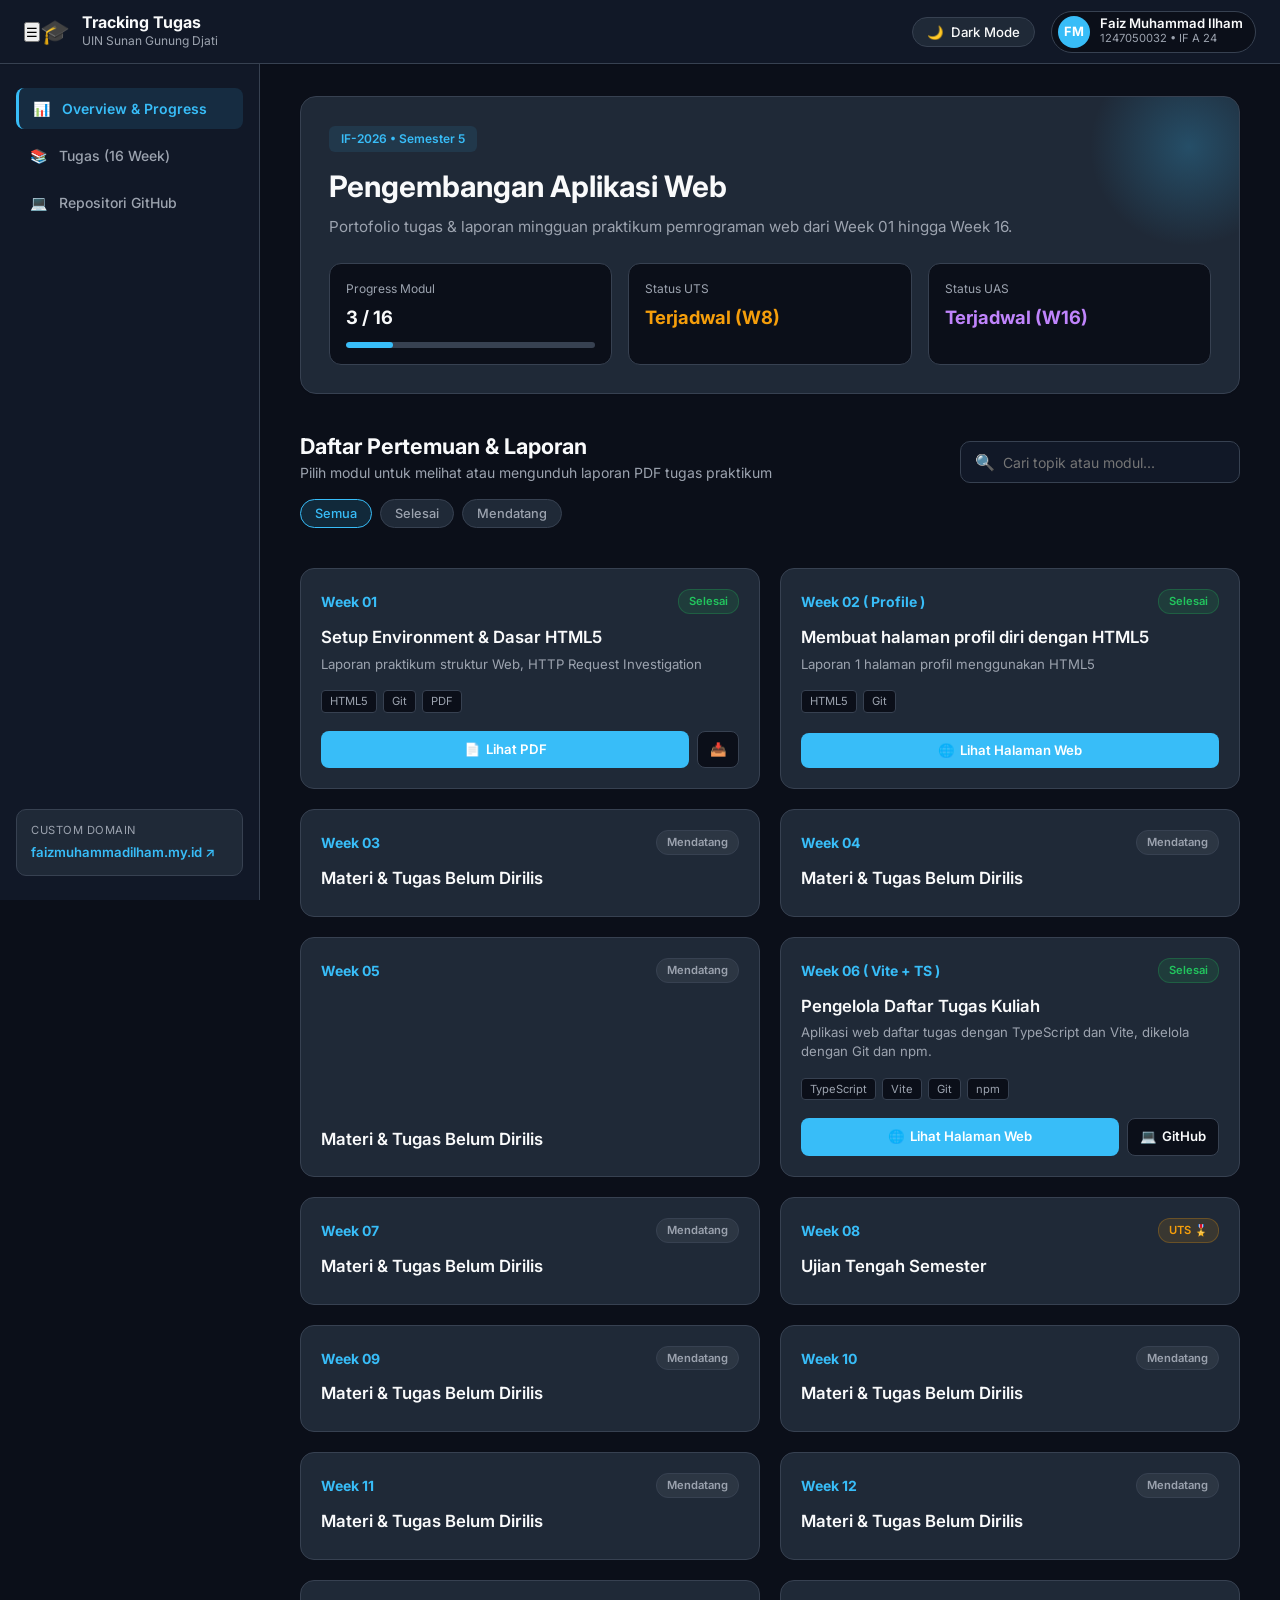
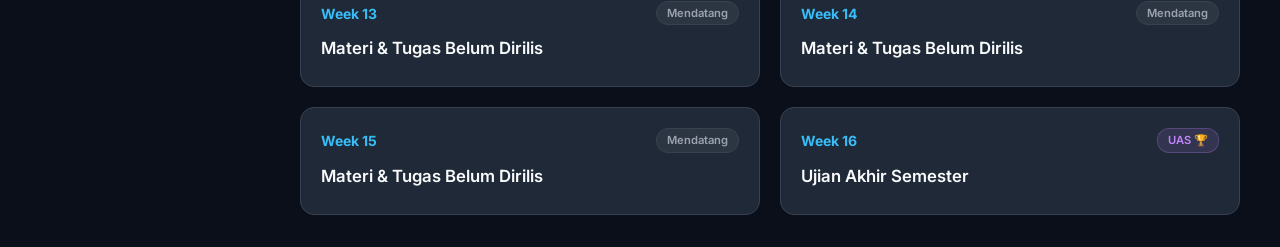
==== index.html @ 5d268ab6 "Rapihkan tampilan utama dan kartu week 06" ====
<!DOCTYPE html>
<html lang="id">
<head>
  <meta charset="UTF-8">
  <meta name="viewport" content="width=device-width, initial-scale=1.0">
  <title>Pengembangan Aplikasi Web - Faiz Muhammad Ilham</title>
  <link rel="stylesheet" href="css/style.css">
  <link rel="preconnect" href="https://fonts.googleapis.com">
  <link rel="preconnect" href="https://fonts.gstatic.com" crossorigin>
  <link href="https://fonts.googleapis.com/css2?family=Inter:wght@400;500;600;700&display=swap" rel="stylesheet">
</head>
<body>
  <div class="sidebar-overlay" id="sidebarOverlay" onclick="toggleSidebar()"></div>

  <!-- Top Navbar -->
  <header class="navbar">
    <div class="nav-left">
      <button class="mobile-toogle-btn" id="mobileMenuBtn" onclick="toogleSidebar()" aria-label="Buka Menu">
        <span class="hamburger-icon">☰</span>
      </button>

      <div class="brand-logo">
        <span class="logo-icon">🎓</span>
        <div class="logo-text">
          <span class="brand-title">Tracking Tugas</span>
          <span class="brand-subtitle">UIN Sunan Gunung Djati</span>
        </div>
      </div>
    </div>

    <div class="nav-right">
      <!-- Dark/Light Theme Toggle Switch -->
      <button id="themeToggle" class="theme-toggle-btn" onclick="toggleTheme()" aria-label="Toggle Mode Theme">
        <span class="theme-icon" id="themeIcon">🌙</span>
        <span class="theme-text" id="themeText">Dark Mode</span>
      </button>

      <!-- User Profile Badge -->
      <div class="user-pill">
        <div class="avatar">FM</div>
        <div class="user-meta">
          <span class="user-name">Faiz Muhammad Ilham</span>
          <span class="user-sub">1247050032 • IF A 24</span>
        </div>
      </div>
    </div>
  </header>

  <div class="lms-layout">
    <!-- Sidebar Navigation -->
    <aside class="sidebar">
      <nav class="sidebar-menu">
        <a href="#overview" class="menu-item active">
          <span class="menu-icon">📊</span> Overview & Progress
        </a>
        <a href="#tasks" class="menu-item">
          <span class="menu-icon">📚</span> Tugas (16 Week)
        </a>
        <a href="https://github.com/faizmmly/Pengembangan-Aplikasi-Web" target="_blank" rel="noopener noreferrer" class="menu-item">
          <span class="menu-icon">💻</span> Repositori GitHub
        </a>
      </nav>

      <div class="sidebar-footer">
        <div class="domain-card">
          <span class="domain-label">Custom Domain</span>
          <a href="https://faizmuhammadilham.my.id" target="_blank" rel="noopener noreferrer" class="domain-link">faizmuhammadilham.my.id ↗</a>
        </div>
      </div>
    </aside>

    <!-- Main Content Area -->
    <main class="main-content">
      
      <!-- Course Hero / Banner -->
      <section class="course-banner" id="overview">
        <div class="banner-badge">IF-2026 • Semester 5</div>
        <h1>Pengembangan Aplikasi Web</h1>
        <p class="course-desc">Portofolio tugas & laporan mingguan praktikum pemrograman web dari Week 01 hingga Week 16.</p>

        <!-- Stats Overview Cards -->
        <div class="stats-grid">
          <div class="stat-card">
            <span class="stat-title">Progress Modul</span>
            <span class="stat-value">1 / 16</span>
            <div class="progress-bar-bg">
              <div class="progress-bar-fill" style="width: 6.25%;"></div>
            </div>
          </div>
          <div class="stat-card">
            <span class="stat-title">Status UTS</span>
            <span class="stat-value text-amber" id="status-uts">Terjadwal (W8)</span>
          </div>
          <div class="stat-card">
            <span class="stat-title">Status UAS</span>
            <span class="stat-value text-purple" id="status-uas">Terjadwal (W16)</span>
          </div>
        </div>
      </section>

      <!-- Section Header Controls -->
      <section class="section-container" id="tasks">
        <div class="section-header">
          <div>
            <h2>Daftar Pertemuan & Laporan</h2>
            <p class="section-subtitle">Pilih modul untuk melihat atau mengunduh laporan PDF tugas praktikum</p>
          </div>
          <div class="search-box">
            <span class="search-icon">🔍</span>
            <input type="text" id="searchInput" placeholder="Cari topik atau modul..." onkeyup="filterWeeks()">
          </div>
            <div class="filter-container">
              <button class="filter-btn active" onclick="filterStatus('all', this)">Semua</button>
              <button class="filter-btn" onclick="filterStatus('completed', this)">Selesai</button>
              <button class="filter-btn" onclick="filterStatus('pending', this)">Mendatang</button>
            </div>
        </div>

        <!-- Grid Kartu Pertemuan LMS Style -->
        <div class="weeks-grid" id="weeksGrid">

          <!-- Week 01 (Aktif) -->
          <div class="card week-item">
            <div class="card-top">
              <span class="week-tag">Week 01</span>
              <span class="status-pill completed">Selesai</span>
            </div>
            <h3 class="card-title">Setup Environment & Dasar HTML5</h3>
            <p class="card-desc">Laporan praktikum struktur Web, HTTP Request Investigation</p>
            <div class="tech-tags">
              <span>HTML5</span>
              <span>Git</span>
              <span>PDF</span>
            </div>
            <div class="card-actions">
              <button class="btn btn-primary" onclick="openPdfModal('Tugas Week 01 - Web Request Investigation', 'week-01/Tugas 1 Pengembangan Aplikasi Web - 1247050032 - Faiz Muhammad Ilham - IF A 24.pdf')">
                <span>📄</span> Lihat PDF
              </button>
              <a href="week-01/Tugas 1 Pengembangan Aplikasi Web - 1247050032 - Faiz Muhammad Ilham - IF A 24.pdf" download class="btn btn-secondary" title="Unduh File">📥</a>
            </div>
          </div>

          <!-- Week 02 -->
          <div class="card week-item placeholder-card">
            <div class="card-top">
              <span class="week-tag">Week 02 ( Profile )</span>
              <span class="status-pill completed">Selesai</span>
            </div>
            <h3 class="card-title">Membuat halaman profil diri dengan HTML5</h3>
            <p class="card-desc">Laporan 1 halaman profil menggunakan HTML5</p>
            <div class="tech-tags">
              <span>HTML5</span>
              <span>Git</span>
            </div>
            <div class="card-actions">
              <a href="profile/" target="_blank" rel="noopener noreferrer" class="btn btn-primary" style="text-decoration: none; width: 100%; text-align: center;">
                <span>🌐</span> Lihat Halaman Web
              </a>
            </div>
          </div>

          <!-- Week 03 -->
          <div class="card week-item placeholder-card">
            <div class="card-top">
              <span class="week-tag">Week 03</span>
              <span class="status-pill pending">Mendatang</span>
            </div>
            <h3 class="card-title">Materi & Tugas Belum Dirilis</h3>
          </div>

          <!-- Week 04 -->
          <div class="card week-item placeholder-card">
            <div class="card-top">
              <span class="week-tag">Week 04</span>
              <span class="status-pill pending">Mendatang</span>
            </div>
            <h3 class="card-title">Materi & Tugas Belum Dirilis</h3>
          </div>

          <!-- Week 05 -->
          <div class="card week-item placeholder-card">
            <div class="card-top">
              <span class="week-tag">Week 05</span>
              <span class="status-pill pending">Mendatang</span>
            </div>
            <h3 class="card-title">Materi & Tugas Belum Dirilis</h3>
          </div>

          <!-- Week 06 -->
          <div class="card week-item">
            <div class="card-top">
              <span class="week-tag">Week 06 ( Vite + TS )</span>
              <span class="status-pill completed">Selesai</span>
            </div>
            <h3 class="card-title">Pengelola Daftar Tugas Kuliah</h3>
            <p class="card-desc">Aplikasi web daftar tugas dengan TypeScript dan Vite, dikelola dengan Git dan npm.</p>
            <div class="tech-tags">
              <span>TypeScript</span>
              <span>Vite</span>
              <span>Git</span>
              <span>npm</span>
            </div>
            <div class="card-actions">
              <a href="week-06/" class="btn btn-primary" style="text-decoration: none; width: 100%;">
                <span>🌐</span> Lihat Halaman Web
              </a>
              <a href="https://github.com/faizmmly/pengelola-daftar-tugas-kuliah" target="_blank" rel="noopener noreferrer" class="btn btn-secondary" style="text-decoration: none;">
                <span>💻</span> GitHub
              </a>
            </div>
          </div>

          <!-- Week 07 -->
          <div class="card week-item placeholder-card">
            <div class="card-top">
              <span class="week-tag">Week 07</span>
              <span class="status-pill pending">Mendatang</span>
            </div>
            <h3 class="card-title">Materi & Tugas Belum Dirilis</h3>
          </div>

          <!-- Week 08 (UTS) -->
          <div class="card week-item card-exam-uts placeholder-card">
            <div class="card-top">
              <span class="week-tag tag-uts">Week 08</span>
              <span class="status-pill exam-uts">UTS 🎖️</span>
            </div>
            <h3 class="card-title">Ujian Tengah Semester</h3>
          </div>

          <!-- Week 09 -->
          <div class="card week-item placeholder-card">
            <div class="card-top">
              <span class="week-tag">Week 09</span>
              <span class="status-pill pending">Mendatang</span>
            </div>
            <h3 class="card-title">Materi & Tugas Belum Dirilis</h3>
          </div>

          <!-- Week 10 -->
          <div class="card week-item placeholder-card">
            <div class="card-top">
              <span class="week-tag">Week 10</span>
              <span class="status-pill pending">Mendatang</span>
            </div>
            <h3 class="card-title">Materi & Tugas Belum Dirilis</h3>
          </div>

          <!-- Week 11 -->
          <div class="card week-item placeholder-card">
            <div class="card-top">
              <span class="week-tag">Week 11</span>
              <span class="status-pill pending">Mendatang</span>
            </div>
            <h3 class="card-title">Materi & Tugas Belum Dirilis</h3>
          </div>

          <!-- Week 12 -->
          <div class="card week-item placeholder-card">
            <div class="card-top">
              <span class="week-tag">Week 12</span>
              <span class="status-pill pending">Mendatang</span>
            </div>
            <h3 class="card-title">Materi & Tugas Belum Dirilis</h3>
          </div>

          <!-- Week 13 -->
          <div class="card week-item placeholder-card">
            <div class="card-top">
              <span class="week-tag">Week 13</span>
              <span class="status-pill pending">Mendatang</span>
            </div>
            <h3 class="card-title">Materi & Tugas Belum Dirilis</h3>
          </div>

          <!-- Week 14 -->
          <div class="card week-item placeholder-card">
            <div class="card-top">
              <span class="week-tag">Week 14</span>
              <span class="status-pill pending">Mendatang</span>
            </div>
            <h3 class="card-title">Materi & Tugas Belum Dirilis</h3>
          </div>

          <!-- Week 15 -->
          <div class="card week-item placeholder-card">
            <div class="card-top">
              <span class="week-tag">Week 15</span>
              <span class="status-pill pending">Mendatang</span>
            </div>
            <h3 class="card-title">Materi & Tugas Belum Dirilis</h3>
          </div>

          <!-- Week 16 (UAS) -->
          <div class="card week-item card-exam-uas placeholder-card">
            <div class="card-top">
              <span class="week-tag tag-uas">Week 16</span>
              <span class="status-pill exam-uas">UAS 🏆</span>
            </div>
            <h3 class="card-title">Ujian Akhir Semester</h3>
          </div>

        </div>
      </section>
    </main>
  </div>

  <!-- PDF Modal Viewer -->
  <div id="pdfModal" class="modal-overlay" aria-hidden="true">
    <div class="modal-card">
      <div class="modal-header">
        <div class="modal-title-wrap">
          <span class="modal-icon">📄</span>
          <h3 id="modalTitle">Judul Dokumen PDF</h3>
        </div>
        <button class="modal-close-btn" onclick="closePdfModal()" aria-label="Tutup Modal">&times;</button>
      </div>
      <div class="modal-body">
        <iframe id="pdfViewer" src="" frameborder="0" title="PDF Viewer"></iframe>
      </div>
    </div>
  </div>

  <!-- External JS File -->
  <script src="js/main.js?v=1.0.1"></script>
</body>
</html>
---- css/style.css ----
/* ==========================================================================
   CSS Variables & Theme Setup (Dark & Light Mode)
   ========================================================================== */
html {
  scroll-behavior: smooth;
}

:root {
  /* Dark Mode Default */
  --bg-body: #0b0f19;
  --bg-nav: #111827;
  --bg-sidebar: #111827;
  --bg-card: #1f2937;
  --bg-input: #111827;
  --text-main: #f9fafb;
  --text-muted: #9ca3af;
  --border-color: #374151;
  
  --accent-blue: #38bdf8;
  --accent-green: #22c55e;
  --accent-amber: #f59e0b;
  --accent-purple: #c084fc;
  
  --modal-overlay: rgba(3, 7, 18, 0.85);
  --shadow-sm: 0 1px 2px 0 rgba(0, 0, 0, 0.05);
  --shadow-md: 0 4px 6px -1px rgba(0, 0, 0, 0.3);
}

body.light-mode {
  /* Light Mode Overrides */
  --bg-body: #f8fafc;
  --bg-nav: #ffffff;
  --bg-sidebar: #ffffff;
  --bg-card: #ffffff;
  --bg-input: #f1f5f9;
  --text-main: #0f172a;
  --text-muted: #64748b;
  --border-color: #e2e8f0;
  
  --accent-blue: #0284c7;
  --modal-overlay: rgba(15, 23, 42, 0.5);
  --shadow-md: 0 4px 6px -1px rgba(0, 0, 0, 0.05);
}

* {
  box-sizing: border-box;
  margin: 0;
  padding: 0;
  font-family: 'Inter', -apple-system, BlinkMacSystemFont, sans-serif;
}

body {
  background-color: var(--bg-body);
  color: var(--text-main);
  line-height: 1.5;
  transition: background-color 0.25s ease, color 0.25s ease;
}

button:focus-visible,
a:focus-visible,
input:focus-visible {
  outline: 2px solid var(--accent-blue);
  outline-offset: 2px;
}

/* ==========================================================================
   Top Navigation Bar
   ========================================================================== */
.navbar {
  height: 64px;
  background-color: var(--bg-nav);
  border-bottom: 1px solid var(--border-color);
  display: flex;
  align-items: center;
  justify-content: space-between;
  padding: 0 24px;
  position: sticky;
  top: 0;
  z-index: 100;
  box-shadow: var(--shadow-sm);
}

.nav-left {
  display: flex;
  align-items: center;
}

.brand-logo {
  display: flex;
  align-items: center;
  gap: 12px;
}

.logo-icon {
  font-size: 1.5rem;
}

.logo-text {
  display: flex;
  flex-direction: column;
}

.brand-title {
  font-weight: 700;
  font-size: 1rem;
  color: var(--text-main);
  line-height: 1.2;
}

.brand-subtitle {
  font-size: 0.75rem;
  color: var(--text-muted);
}

.nav-right {
  display: flex;
  align-items: center;
  justify-content: flex-end;
  gap: 16px;
  margin-left: auto;
}

/* Modern Pill Button Toggle Dark Mode */
.theme-toggle-btn {
  display: inline-flex;
  align-items: center;
  justify-content: center;
  gap: 8px;
  background: var(--bg-card);
  border: 1px solid var(--border-color);
  color: var(--text-main);
  padding: 6px 14px;
  border-radius: 20px;
  cursor: pointer;
  font-size: 0.825rem;
  font-weight: 500;
  transition: all 0.2s ease;
  white-space: nowrap;
}

.theme-toggle-btn:hover {
  border-color: var(--accent-blue);
  background-color: rgba(56, 189, 248, 0.1);
  transform: translateY(-1px);
}

.user-pill {
  display: flex;
  align-items: center;
  gap: 10px;
  background: var(--bg-body);
  padding: 4px 12px 4px 6px;
  border-radius: 30px;
  border: 1px solid var(--border-color);
}

.avatar {
  width: 32px;
  height: 32px;
  background: var(--accent-blue);
  color: #ffffff;
  border-radius: 50%;
  display: flex;
  align-items: center;
  justify-content: center;
  font-weight: 700;
  font-size: 0.8rem;
}

.user-meta {
  display: flex;
  flex-direction: column;
}

.user-name {
  font-size: 0.825rem;
  font-weight: 600;
  color: var(--text-main);
  line-height: 1.1;
}

.user-sub {
  font-size: 0.7rem;
  color: var(--text-muted);
}

/* ==========================================================================
   LMS Layout & Sidebar
   ========================================================================== */
.lms-layout {
  display: flex;
  min-height: calc(100vh - 64px);
}

.sidebar {
  width: 260px;
  background-color: var(--bg-sidebar);
  border-right: 1px solid var(--border-color);
  padding: 24px 16px;
  display: flex;
  flex-direction: column;
  justify-content: space-between;
  position: sticky;
  top: 64px;
  height: calc(100vh - 64px);
}

.sidebar-menu {
  display: flex;
  flex-direction: column;
  gap: 6px;
}

.menu-item {
  display: flex;
  align-items: center;
  gap: 12px;
  padding: 10px 14px;
  border-radius: 8px;
  color: var(--text-muted);
  text-decoration: none;
  font-size: 0.875rem;
  font-weight: 500;
  transition: all 0.2s cubic-bezier(0.4, 0, 0.2, 1);
  cursor: pointer;
  position: relative;
}

.menu-item:hover {
  background-color: var(--bg-card);
  color: var(--accent-blue);
  transform: translateX(4px);
}

.menu-item.active {
  background-color: rgba(56, 189, 248, 0.12);
  color: var(--accent-blue);
  font-weight: 600;
  border-left: 3px solid var(--accent-blue);
}

.menu-item.active:hover {
  transform: none;
}

.domain-card {
  background: var(--bg-card);
  border: 1px solid var(--border-color);
  padding: 12px 14px;
  border-radius: 10px;
  display: flex;
  flex-direction: column;
  gap: 4px;
}

.domain-label {
  font-size: 0.7rem;
  color: var(--text-muted);
  text-transform: uppercase;
  letter-spacing: 0.5px;
}

.domain-link {
  color: var(--accent-blue);
  text-decoration: none;
  font-size: 0.825rem;
  font-weight: 600;
}

/* ==========================================================================
   Main Content Area
   ========================================================================== */
.main-content {
  flex: 1;
  padding: 32px 40px;
  max-width: none;
}

.main-content .section-container { 
  max-width: 1200px; 
}

.course-banner {
  background: var(--bg-card);
  border: 1px solid var(--border-color);
  border-radius: 16px;
  padding: 28px;
  margin-bottom: 36px;
  box-shadow: var(--shadow-sm);
  position: relative;
  overflow: hidden;
}

.course-banner::before {
  content: '';
  position: absolute;
  top: -50px;
  right: -50px;
  width: 200px;
  height: 200px;
  background: radial-gradient(circle, rgba(56, 189, 248, 0.25) 0%, rgba(0,0,0,0) 70%);
  border-radius: 50%;
  pointer-events: none;
}

.banner-badge {
  display: inline-block;
  background: rgba(56, 189, 248, 0.1);
  color: var(--accent-blue);
  padding: 4px 12px;
  border-radius: 6px;
  font-size: 0.75rem;
  font-weight: 600;
  margin-bottom: 12px;
}

.course-banner h1 {
  font-size: 1.85rem;
  font-weight: 700;
  margin-bottom: 8px;
}

.course-desc {
  color: var(--text-muted);
  font-size: 0.95rem;
  margin-bottom: 24px;
}

.stats-grid {
  display: grid;
  grid-template-columns: repeat(auto-fit, minmax(200px, 1fr));
  gap: 16px;
}

.stat-card {
  background: var(--bg-body);
  border: 1px solid var(--border-color);
  padding: 16px;
  border-radius: 12px;
  display: flex;
  flex-direction: column;
  gap: 6px;
}

.stat-title {
  font-size: 0.75rem;
  color: var(--text-muted);
}

.stat-value {
  font-size: 1.15rem;
  font-weight: 700;
}

.progress-bar-bg {
  height: 6px;
  background: var(--border-color);
  border-radius: 10px;
  overflow: hidden;
  margin-top: 4px;
}

.progress-bar-fill {
  height: 100%;
  background: var(--accent-blue);
  border-radius: 10px;
}

.text-amber { color: var(--accent-amber); }
.text-purple { color: var(--accent-purple); }

/* ==========================================================================
   Section Header & Search
   ========================================================================== */
.section-header {
  display: flex;
  justify-content: space-between;
  align-items: flex-end;
  margin-bottom: 24px;
  flex-wrap: wrap;
  gap: 16px;
}

.section-header h2 {
  font-size: 1.35rem;
  font-weight: 700;
}

.section-subtitle {
  color: var(--text-muted);
  font-size: 0.875rem;
}

.search-box {
  display: flex;
  align-items: center;
  background: var(--bg-input);
  border: 1px solid var(--border-color);
  border-radius: 10px;
  padding: 8px 14px;
  width: 280px;
  gap: 8px;
}

.search-box input {
  background: transparent;
  border: none;
  outline: none;
  color: var(--text-main);
  font-size: 0.875rem;
  width: 100%;
}

/* 2. Style Filter Tabs */
.filter-container {
  display: flex;
  gap: 8px;
  margin-bottom: 16px;
}

.filter-btn {
  background: var(--bg-card);
  border: 1px solid var(--border-color);
  color: var(--text-muted);
  padding: 6px 14px;
  border-radius: 20px;
  font-size: 0.8rem;
  font-weight: 500;
  cursor: pointer;
  transition: all 0.2s ease;
}

.filter-btn.active, .filter-btn:hover {
  background: rgba(56, 189, 248, 0.15);
  color: var(--accent-blue);
  border-color: var(--accent-blue);
}

/* ==========================================================================
   Weeks Grid & Cards
   ========================================================================== */
.weeks-grid {
  display: grid;
  grid-template-columns: repeat(auto-fill, minmax(310px, 1fr));
  gap: 20px;
}

.week-item {
    animation: fadeIn 0.3s ease-in-out;
}

.week-item.active-week {
  border: 1px solid var(--accent-blue);
  box-shadow: 0 0 15px rgba(56, 189, 248, 0.2);
}

.badge-active {
  background: rgba(56, 189, 248, 0.15);
  color: var(--accent-blue);
  padding: 2px 8px;
  border-radius: 12px;
  font-size: 0.7rem;
  font-weight: 600;
  text-transform: uppercase;
}

@keyframes fadeIn {
  from { opacity: 0; transform: translateY(6px); }
  to { opacity: 1; transform: translateY(0); }
}

.card {
  background: var(--bg-card);
  border: 1px solid var(--border-color);
  border-radius: 14px;
  padding: 20px;
  display: flex;
  flex-direction: column;
  justify-content: space-between;
  transition: all 0.2s ease;
  transition: transform 0.25s cubic-bezier(0.34, 1.56, 0.64, 1), border-color 0.25s ease, box-shadow 0.25s ease;
}

.card:hover {
  transform: translateY(-5px) scale(1.01);
  border-color: var(--accent-blue);
  box-shadow:0 10px 25px -5px rgba(56, 189, 248, 0.15);
}

.card-top {
  display: flex;
  justify-content: space-between;
  align-items: center;
  margin-bottom: 12px;
}

.week-tag {
  font-weight: 700;
  font-size: 0.875rem;
  color: var(--accent-blue);
}

.status-pill {
  font-size: 0.7rem;
  padding: 3px 10px;
  border-radius: 12px;
  font-weight: 600;
}

.status-pill.completed {
  background: rgba(34, 197, 94, 0.12);
  color: var(--accent-green);
  border: 1px solid rgba(34, 197, 94, 0.25);
}

.status-pill.pending {
  background: rgba(156, 163, 175, 0.1);
  color: var(--text-muted);
  border: 1px solid var(--border-color);
}

.status-pill.exam-uts {
  background: rgba(245, 158, 11, 0.12);
  color: var(--accent-amber);
  border: 1px solid rgba(245, 158, 11, 0.25);
}

.status-pill.exam-uas {
  background: rgba(192, 132, 252, 0.12);
  color: var(--accent-purple);
  border: 1px solid rgba(192, 132, 252, 0.25);
}

.card-title {
  font-size: 1.05rem;
  font-weight: 600;
  margin-bottom: 6px;
  line-height: 1.35;
}

.card-desc {
  font-size: 0.825rem;
  color: var(--text-muted);
  margin-bottom: 16px;
  line-height: 1.45;
}

.tech-tags {
  display: flex;
  gap: 6px;
  flex-wrap: wrap;
  margin-bottom: 18px;
}

.tech-tags span {
  background: var(--bg-body);
  border: 1px solid var(--border-color);
  font-size: 0.7rem;
  padding: 2px 8px;
  border-radius: 4px;
  color: var(--text-muted);
}

.card-actions {
  display: flex;
  gap: 8px;
  margin-top: auto;
}

.btn {
  border: none;
  border-radius: 8px;
  padding: 8px 12px;
  font-size: 0.825rem;
  font-weight: 600;
  cursor: pointer;
  display: inline-flex;
  align-items: center;
  justify-content: center;
  gap: 6px;
  text-decoration: none;
  transition: all 0.2s ease;
}

.btn-primary {
  background: var(--accent-blue);
  color: #ffffff;
  flex: 1;
}

.btn-primary:hover {
  opacity: 0.9;
}

.btn-secondary {
  background: var(--bg-body);
  border: 1px solid var(--border-color);
  color: var(--text-main);
}

.btn-secondary:hover {
  background: var(--border-color);
}

.btn-disabled {
  background: var(--bg-body);
  border: 1px solid var(--border-color);
  color: var(--text-muted);
  width: 100%;
  cursor: not-allowed;
}

/* ==========================================================================
   PDF Modal Viewer
   ========================================================================== */
.modal-overlay {
  display: none;
  position: fixed;
  inset: 0;
  background: var(--modal-overlay);
  backdrop-filter: blur(4px);
  z-index: 1000;
  align-items: center;
  justify-content: center;
  padding: 20px;
}

.modal-card {
  background: var(--bg-card);
  border: 1px solid var(--border-color);
  border-radius: 16px;
  width: 100%;
  max-width: 900px;
  height: 85vh;
  display: flex;
  flex-direction: column;
  overflow: hidden;
  box-shadow: 0 20px 25px -5px rgba(0, 0, 0, 0.5);
}

.modal-header {
  padding: 14px 20px;
  border-bottom: 1px solid var(--border-color);
  display: flex;
  justify-content: space-between;
  align-items: center;
}

.modal-title-wrap {
  display: flex;
  align-items: center;
  gap: 8px;
}

.modal-header h3 {
  font-size: 1rem;
  font-weight: 600;
}

.modal-close-btn {
  background: transparent;
  border: none;
  color: var(--text-muted);
  font-size: 1.5rem;
  cursor: pointer;
}

.modal-body {
  flex: 1;
  background: #111827;
}

.modal-body iframe {
  width: 100%;
  height: 100%;
}

/* ==========================================================================
   Responsive
   ========================================================================== */
@media (max-width: 900px) {
  .sidebar { display: none; }
  .main-content { padding: 20px; }
  .user-sub { display: none; }
}

/* ==========================================================================
   Mobile Nav & Responsive Breakpoints Fix
   ========================================================================== */

/* Hamburger Button (Default Hide di Desktop) */
.mobile-toggle-btn {
  display: none;
  background: transparent;
  border: none;
  color: var(--text-main);
  font-size: 1.4rem;
  cursor: pointer;
  padding: 4px 8px;
  border-radius: 6px;
  margin-right: 8px;
}

.mobile-toggle-btn:hover {
  background: var(--bg-card);
}

/* Sidebar Overlay untuk Mobile */
.sidebar-overlay {
  display: none;
  position: fixed;
  inset: 0;
  background: rgba(0, 0, 0, 0.6);
  backdrop-filter: blur(2px);
  z-index: 140;
}

.sidebar-overlay.active {
  display: block;
}

/* --- Media Queries: Tablet & Mobile (<= 900px) --- */
@media (max-width: 900px) {
  .mobile-toggle-btn {
    display: inline-flex;
    align-items: center;
    justify-content: center;
  }

  /* Transform Sidebar menjadi Off-Canvas Drawer */
  .sidebar {
    position: fixed;
    top: 0;
    left: -280px;
    width: 270px;
    height: 100vh;
    z-index: 150;
    transition: left 0.3s cubic-bezier(0.4, 0, 0.2, 1);
    box-shadow: 4px 0 20px rgba(0, 0, 0, 0.3);
  }

  .sidebar.open {
    left: 0;
  }

  .main-content {
    padding: 20px 16px;
    width: 100%;
  }

  .navbar {
    padding: 0 16px;
  }

  .user-meta {
    display: none; /* Sembunyikan detail nama di navbar mobile agar tidak sesak */
  }

  .theme-text {
    display: none; /* Hanya tampilkan icon bulan/matahari di tombol tema mobile */
  }

  .theme-toggle-btn {
    padding: 6px 10px;
    border-radius: 50%;
  }
}

/* --- Media Queries: Mobile Small (<= 600px) --- */
@media (max-width: 600px) {
  .course-banner {
    padding: 18px;
    border-radius: 12px;
  }

  .course-banner h1 {
    font-size: 1.4rem;
  }

  .stats-grid {
    grid-template-columns: 1fr; /* Stack card statistik menjadi 1 kolom */
  }

  .section-header {
    flex-direction: column;
    align-items: stretch;
    gap: 12px;
  }

  .search-box {
    width: 100%; /* Search bar full width */
  }

  .weeks-grid {
    grid-template-columns: 1fr; /* Kartu minggu stack 1 kolom */
  }

  /* Modal Fit Screen pada Smartphone */
  .modal-overlay {
    padding: 10px;
  }

  .modal-card {
    height: 92vh;
    border-radius: 12px;
  }
}
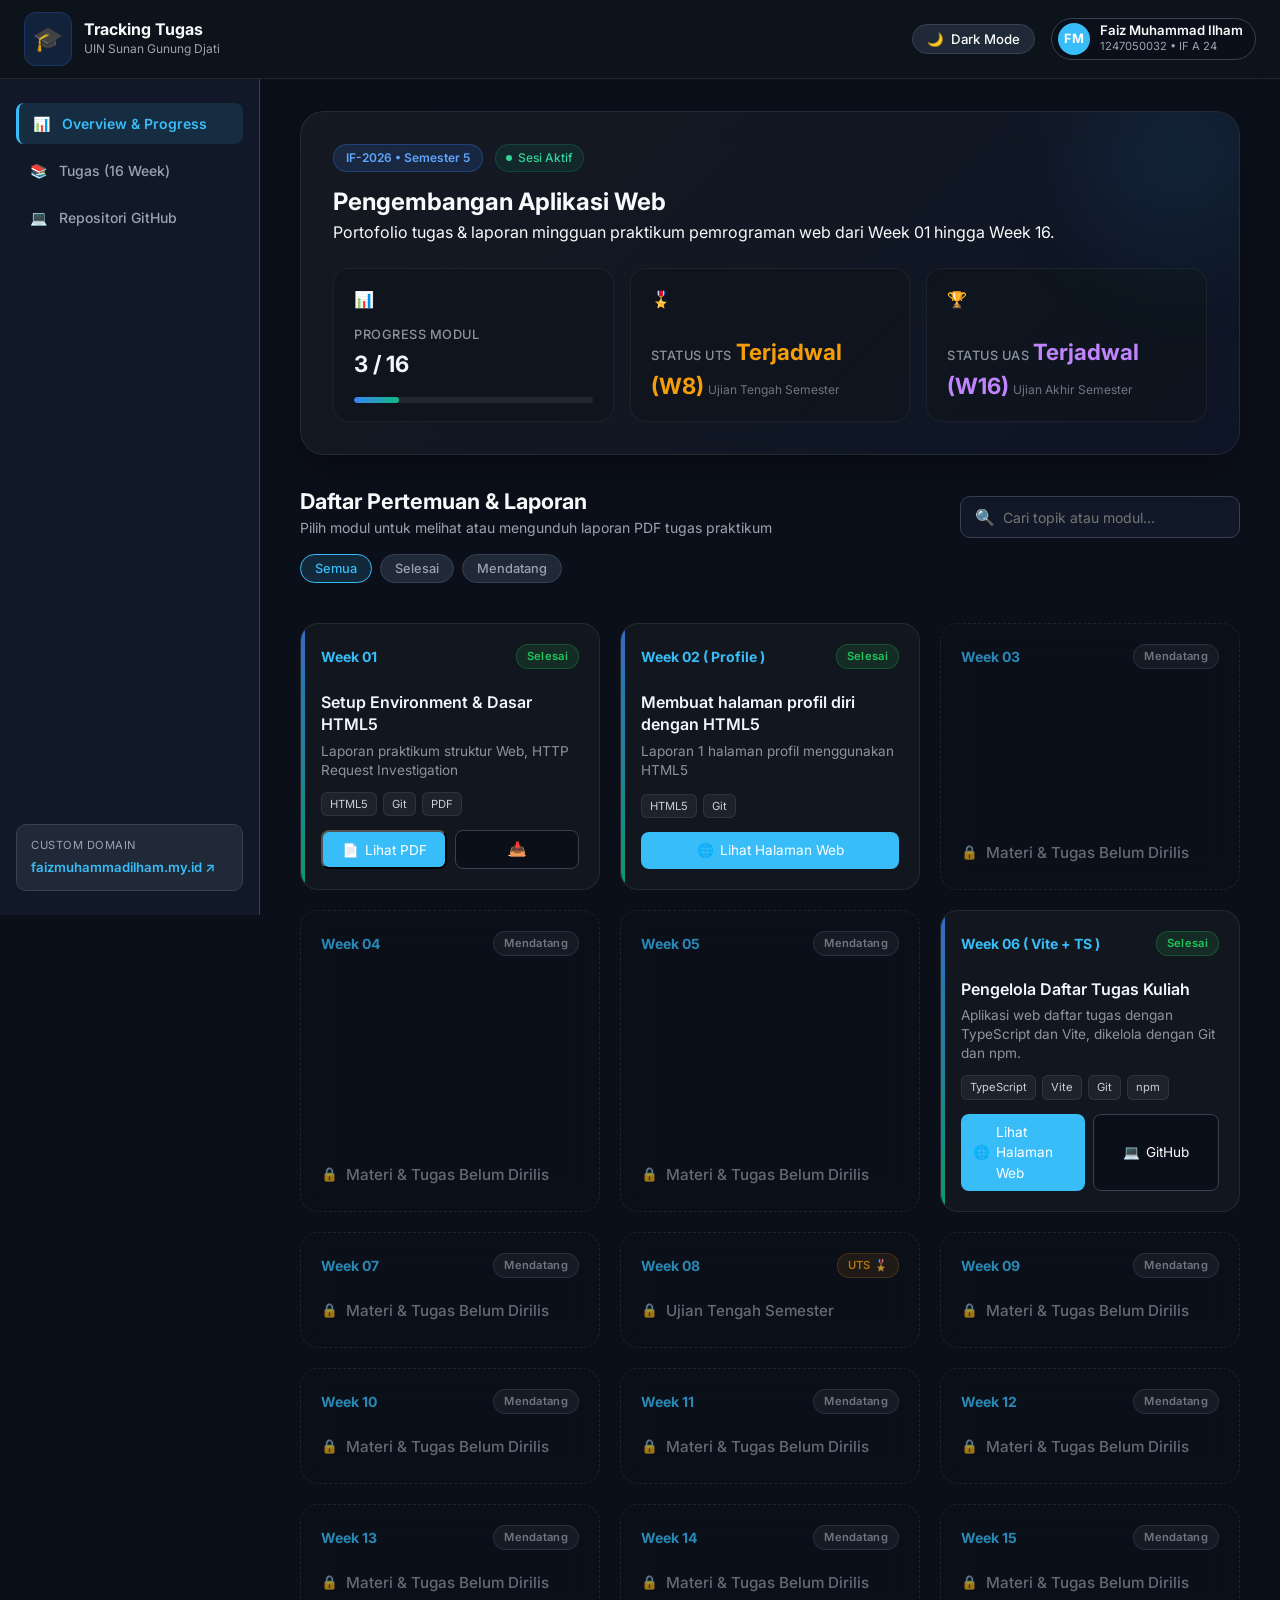
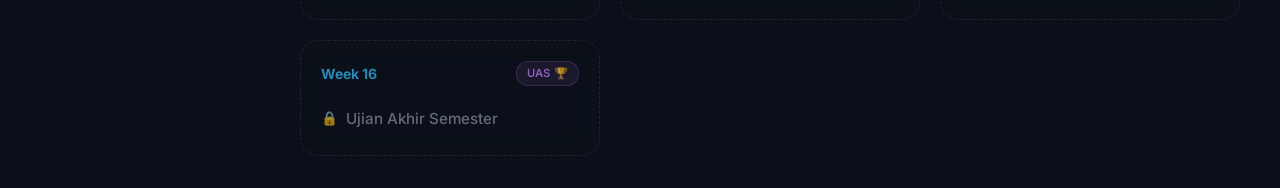
==== commit d5d48cb8: "Update ui/ux" ====
--- a/index.html
+++ b/index.html
@@ -15,7 +15,7 @@
   <!-- Top Navbar -->
   <header class="navbar">
     <div class="nav-left">
-      <button class="mobile-toogle-btn" id="mobileMenuBtn" onclick="toogleSidebar()" aria-label="Buka Menu">
+      <button class="mobile-toggle-btn" id="mobileMenuBtn" onclick="toggleSidebar()" aria-label="Buka Menu">
         <span class="hamburger-icon">☰</span>
       </button>
 
@@ -73,28 +73,53 @@
     <main class="main-content">
       
       <!-- Course Hero / Banner -->
+      <!-- Course Hero / Banner -->
       <section class="course-banner" id="overview">
-        <div class="banner-badge">IF-2026 • Semester 5</div>
+        <div class="banner-badge-wrapper">
+          <span class="banner-badge">IF-2026 • Semester 5</span>
+          <span class="live-indicator"><span class="pulse-dot"></span> Sesi Aktif</span>
+        </div>
+        
         <h1>Pengembangan Aplikasi Web</h1>
         <p class="course-desc">Portofolio tugas & laporan mingguan praktikum pemrograman web dari Week 01 hingga Week 16.</p>
 
-        <!-- Stats Overview Cards -->
+        <!-- Stats Overview Cards (Modern & Interactive) -->
         <div class="stats-grid">
-          <div class="stat-card">
-            <span class="stat-title">Progress Modul</span>
-            <span class="stat-value">1 / 16</span>
+          
+          <!-- Card 1: Progress Modul -->
+          <div class="stat-card stat-progress">
+            <div class="stat-icon-wrap">📊</div>
+            <div class="stat-info">
+              <span class="stat-title">Progress Modul</span>
+              <div class="stat-value-group">
+                <span class="stat-value" id="progressText">3 <small>/ 16</small></span>
+              </div>
+            </div>
             <div class="progress-bar-bg">
-              <div class="progress-bar-fill" style="width: 6.25%;"></div>
-            </div>
-          </div>
-          <div class="stat-card">
-            <span class="stat-title">Status UTS</span>
-            <span class="stat-value text-amber" id="status-uts">Terjadwal (W8)</span>
-          </div>
-          <div class="stat-card">
-            <span class="stat-title">Status UAS</span>
-            <span class="stat-value text-purple" id="status-uas">Terjadwal (W16)</span>
-          </div>
+              <div class="progress-bar-fill" id="progressBarFill" style="width: 18.75%;"></div>
+            </div>
+          </div>
+
+          <!-- Card 2: Status UTS -->
+          <div class="stat-card stat-uts">
+            <div class="stat-icon-wrap amber">🎖️</div>
+            <div class="stat-info">
+              <span class="stat-title">Status UTS</span>
+              <span class="stat-value text-amber" id="status-uts">Terjadwal (W8)</span>
+              <span class="stat-subtext">Ujian Tengah Semester</span>
+            </div>
+          </div>
+
+          <!-- Card 3: Status UAS -->
+          <div class="stat-card stat-uas">
+            <div class="stat-icon-wrap purple">🏆</div>
+            <div class="stat-info">
+              <span class="stat-title">Status UAS</span>
+              <span class="stat-value text-purple" id="status-uas">Terjadwal (W16)</span>
+              <span class="stat-subtext">Ujian Akhir Semester</span>
+            </div>
+          </div>
+
         </div>
       </section>
 
@@ -141,7 +166,7 @@
           </div>
 
           <!-- Week 02 -->
-          <div class="card week-item placeholder-card">
+          <div class="card week-item">
             <div class="card-top">
               <span class="week-tag">Week 02 ( Profile )</span>
               <span class="status-pill completed">Selesai</span>
--- a/css/style.css
+++ b/css/style.css
@@ -67,22 +67,22 @@
    Top Navigation Bar
    ========================================================================== */
 .navbar {
-  height: 64px;
-  background-color: var(--bg-nav);
-  border-bottom: 1px solid var(--border-color);
-  display: flex;
-  align-items: center;
+  display: flex;
   justify-content: space-between;
-  padding: 0 24px;
+  align-items: center;
+  padding: 12px 24px;
+  background: rgba(15, 20, 28, 0.85);
+  border-bottom: 1px solid rgba(255, 255, 255, 0.08);
+  backdrop-filter: blur(12px);
   position: sticky;
   top: 0;
-  z-index: 100;
-  box-shadow: var(--shadow-sm);
-}
-
-.nav-left {
-  display: flex;
-  align-items: center;
+  z-index: 1000;
+}
+
+.nav-left, .nav-right {
+  display: flex;
+  align-items: center;
+  gap: 16px;
 }
 
 .brand-logo {
@@ -93,6 +93,10 @@
 
 .logo-icon {
   font-size: 1.5rem;
+  background: rgba(59, 130, 246, 0.15);
+  padding: 8px;
+  border-radius: 12px;
+  border: 1px solid rgba(59, 130, 246, 0.2);
 }
 
 .logo-text {
@@ -110,14 +114,6 @@
 .brand-subtitle {
   font-size: 0.75rem;
   color: var(--text-muted);
-}
-
-.nav-right {
-  display: flex;
-  align-items: center;
-  justify-content: flex-end;
-  gap: 16px;
-  margin-left: auto;
 }
 
 /* Modern Pill Button Toggle Dark Mode */
@@ -281,89 +277,178 @@
 }
 
 .course-banner {
-  background: var(--bg-card);
-  border: 1px solid var(--border-color);
-  border-radius: 16px;
-  padding: 28px;
-  margin-bottom: 36px;
-  box-shadow: var(--shadow-sm);
+  background: linear-gradient(135deg, rgba(22, 27, 34, 0.9), rgba(15, 23, 42, 0.8));
+  border: 1px solid rgba(255, 255, 255, 0.08);
+  border-radius: 24px;
+  padding: 32px;
+  margin-bottom: 30px;
+  backdrop-filter: blur(16px);
+  box-shadow: 0 20px 40px -15px rgba(0, 0, 0, 0.5);
   position: relative;
   overflow: hidden;
 }
 
-.course-banner::before {
+/* Aksen cahaya latar belakang banner */
+.course-banner::after {
   content: '';
   position: absolute;
   top: -50px;
   right: -50px;
   width: 200px;
   height: 200px;
-  background: radial-gradient(circle, rgba(56, 189, 248, 0.25) 0%, rgba(0,0,0,0) 70%);
+  background: linear-gradient(135deg, rgba(59, 130, 246, 0.15), rgba(16, 185, 129, 0.05));
+  filter: blur(50px);
   border-radius: 50%;
   pointer-events: none;
 }
 
+.banner-badge-wrapper {
+  display: flex;
+  align-items: center;
+  gap: 12px;
+  margin-bottom: 12px;
+}
+
 .banner-badge {
-  display: inline-block;
-  background: rgba(56, 189, 248, 0.1);
-  color: var(--accent-blue);
+  background: rgba(59, 130, 246, 0.15);
+  color: #60a5fa;
+  border: 1px solid rgba(59, 130, 246, 0.3);
   padding: 4px 12px;
-  border-radius: 6px;
+  border-radius: 20px;
   font-size: 0.75rem;
   font-weight: 600;
-  margin-bottom: 12px;
-}
-
-.course-banner h1 {
-  font-size: 1.85rem;
-  font-weight: 700;
-  margin-bottom: 8px;
-}
-
-.course-desc {
-  color: var(--text-muted);
-  font-size: 0.95rem;
-  margin-bottom: 24px;
+}
+
+/* Indikator Live / Aktif dengan efek kedip halus */
+.live-indicator {
+  display: inline-flex;
+  align-items: center;
+  gap: 6px;
+  font-size: 0.75rem;
+  color: #34d399;
+  background: rgba(16, 185, 129, 0.1);
+  border: 1px solid rgba(16, 185, 129, 0.2);
+  padding: 4px 10px;
+  border-radius: 20px;
+  font-weight: 500;
+}
+
+.pulse-dot {
+  width: 6px;
+  height: 6px;
+  background-color: #34d399;
+  border-radius: 50%;
+  box-shadow: 0 0 0 0 rgba(52, 211, 153, 0.7);
+  animation: pulse-animation 2s infinite;
+}
+
+@keyframes pulse-animation {
+  0% {
+    transform: scale(0.95);
+    box-shadow: 0 0 0 0 rgba(52, 211, 153, 0.7);
+  }
+  70% {
+    transform: scale(1);
+    box-shadow: 0 0 0 6px rgba(52, 211, 153, 0);
+  }
+  100% {
+    transform: scale(0.95);
+    box-shadow: 0 0 0 0 rgba(52, 211, 153, 0);
+  }
 }
 
 .stats-grid {
   display: grid;
-  grid-template-columns: repeat(auto-fit, minmax(200px, 1fr));
+  grid-template-columns: repeat(3, 1fr); /* Default 3 kolom di layar besar */
   gap: 16px;
+  margin-top: 24px;
 }
 
 .stat-card {
-  background: var(--bg-body);
-  border: 1px solid var(--border-color);
-  padding: 16px;
-  border-radius: 12px;
+  background: rgba(15, 20, 28, 0.6);
+  border: 1px solid rgba(255, 255, 255, 0.06);
+  border-radius: 16px;
+  padding: 18px 20px;
   display: flex;
   flex-direction: column;
-  gap: 6px;
+  justify-content: space-between;
+  gap: 10px;
+  transition: all 0.3s ease;
+  width: 100%;
+  box-sizing: border-box;
+}
+
+/* Menata isi kartu UTS & UAS agar tersusun ke bawah secara rapi */
+.stat-card.stat-uts, .stat-card.stat-uas {
+  display: flex;
+  flex-direction: column;
+  justify-content: space-between;
+  align-items: flex-start;
+  gap: 8px;
+}
+
+/* Mempercantik susunan teks di dalam kartu UTS/UAS */
+.stat-card .stat-value {
+  margin: 2px 0;
+}
+
+.stat-card:hover {
+  border-color: rgba(255, 255, 255, 0.15);
+  transform: translateY(-3px);
+  box-shadow: 0 10px 20px -5px rgba(0, 0, 0, 0.3);
 }
 
 .stat-title {
+  font-size: 0.8rem;
+  color: #8b949e;
+  font-weight: 500;
+  text-transform: uppercase;
+  letter-spacing: 0.5px;
+}
+
+.stat-value-group {
+  display: flex;
+  align-items: baseline;
+  justify-content: space-between;
+}
+
+.stat-value {
+  font-size: 1.4rem;
+  font-weight: 700;
+  color: #f0f6fc;
+}
+
+.stat-value small {
+  font-size: 0.9rem;
+  color: #8b949e;
+  font-weight: 400;
+}
+
+.stat-percentage {
+  font-size: 0.85rem;
+  font-weight: 600;
+  color: #34d399;
+}
+
+.stat-subtext {
   font-size: 0.75rem;
-  color: var(--text-muted);
-}
-
-.stat-value {
-  font-size: 1.15rem;
-  font-weight: 700;
+  color: #6e7681;
 }
 
 .progress-bar-bg {
+  width: 100%;
   height: 6px;
-  background: var(--border-color);
-  border-radius: 10px;
+  background: rgba(255, 255, 255, 0.08);
+  border-radius: 4px;
   overflow: hidden;
   margin-top: 4px;
 }
 
 .progress-bar-fill {
   height: 100%;
-  background: var(--accent-blue);
-  border-radius: 10px;
+  background: linear-gradient(90deg, #3b82f6, #10b981);
+  border-radius: 4px;
+  transition: width 0.6s cubic-bezier(0.4, 0, 0.2, 1);
 }
 
 .text-amber { color: var(--accent-amber); }
@@ -441,8 +526,9 @@
    ========================================================================== */
 .weeks-grid {
   display: grid;
-  grid-template-columns: repeat(auto-fill, minmax(310px, 1fr));
+  grid-template-columns: repeat(auto-fill, minmax(260px, 1fr));
   gap: 20px;
+  align-items: stretch;
 }
 
 .week-item {
@@ -470,21 +556,101 @@
 }
 
 .card {
-  background: var(--bg-card);
-  border: 1px solid var(--border-color);
-  border-radius: 14px;
+  background: rgba(22, 27, 34, 0.75);
+  border: 1px solid rgba(255, 255, 255, 0.08);
+  border-radius: 18px;
   padding: 20px;
+  transition: all 0.3s cubic-bezier(0.4, 0, 0.2, 1);
+  backdrop-filter: blur(12px);
+  position: relative;
+  overflow: hidden;
   display: flex;
   flex-direction: column;
   justify-content: space-between;
-  transition: all 0.2s ease;
-  transition: transform 0.25s cubic-bezier(0.34, 1.56, 0.64, 1), border-color 0.25s ease, box-shadow 0.25s ease;
 }
 
 .card:hover {
-  transform: translateY(-5px) scale(1.01);
-  border-color: var(--accent-blue);
-  box-shadow:0 10px 25px -5px rgba(56, 189, 248, 0.15);
+  transform: translateY(-5px);
+  border-color: rgba(59, 130, 246, 0.4);
+  box-shadow: 0 12px 30px -10px rgba(0, 0, 0, 0.5),
+              0 0 20px rgba(59, 130, 246, 0.1);
+}
+
+/* Aksen Garis Cahaya Tipis di Sisi Kiri Kartu Selesai */
+.card:not(.placeholder-card)::before {
+  content: '';
+  position: absolute;
+  top: 0;
+  left: 0;
+  width: 4px;
+  height: 100%;
+  background: linear-gradient(to bottom, #3b82f6, #10b981);
+  opacity: 0.8;
+}
+
+/* Styling Khusus Kartu Placeholder / Belum Dirilis (Agar Tidak Terlalu Gelap/Kaku) */
+.card.placeholder-card {
+  background: rgba(15, 20, 28, 0.45);
+  border: 1px dashed rgba(255, 255, 255, 0.12);
+  opacity: 0.7;
+}
+
+.card.placeholder-card:hover {
+  opacity: 0.95;
+  border-color: rgba(255, 255, 255, 0.25);
+  transform: translateY(-2px);
+  box-shadow: 0 8px 20px -5px rgba(0, 0, 0, 0.3);
+}
+
+/* Mempercantik Teks pada Kartu Kosong */
+.card.placeholder-card .card-title {
+  color: #8b949e;
+  font-weight: 500;
+  font-size: 0.95rem;
+  display: flex;
+  align-items: center;
+  gap: 8px;
+}
+
+/* Menambahkan ikon kecil otomatis pada modul mendatang */
+.card.placeholder-card .card-title::before {
+  content: '🔒';
+  font-size: 0.85rem;
+}
+
+/* Styling Khusus Kartu Ujian (UTS & UAS) */
+.card-exam-uts, .card-exam-uas {
+  background: linear-gradient(135deg, rgba(22, 27, 34, 0.8), rgba(45, 30, 15, 0.4));
+  border: 1px solid rgba(245, 158, 11, 0.2);
+}
+
+.card-exam-uas {
+  background: linear-gradient(135deg, rgba(22, 27, 34, 0.8), rgba(40, 20, 50, 0.4));
+  border: 1px solid rgba(168, 85, 247, 0.2);
+}
+
+/* Perhalus Badge Status agar Lebih Ramah Pengguna */
+.status-pill {
+  padding: 4px 10px;
+  border-radius: 20px;
+  font-size: 0.75rem;
+  font-weight: 600;
+  letter-spacing: 0.3px;
+  display: inline-flex;
+  align-items: center;
+  gap: 4px;
+}
+
+.status-pill.completed {
+  background: rgba(16, 185, 129, 0.15);
+  color: #34d399;
+  border: 1px solid rgba(16, 185, 129, 0.3);
+}
+
+.status-pill.pending {
+  background: rgba(148, 163, 184, 0.1);
+  color: #94a3b8;
+  border: 1px solid rgba(148, 163, 184, 0.2);
 }
 
 .card-top {
@@ -532,33 +698,35 @@
 }
 
 .card-title {
-  font-size: 1.05rem;
+  font-size: 1rem;
   font-weight: 600;
-  margin-bottom: 6px;
-  line-height: 1.35;
+  line-height: 1.4;
+  margin: 10px 0 6px 0;
+  color: #f0f6fc;
 }
 
 .card-desc {
-  font-size: 0.825rem;
-  color: var(--text-muted);
-  margin-bottom: 16px;
-  line-height: 1.45;
+  font-size: 0.85rem;
+  color: #8b949e;
+  line-height: 1.4;
+  flex-grow: 1; /* Membuat deskripsi mengisi ruang kosong agar tombol sejajar di bawah */
+  margin-bottom: 12px;
 }
 
 .tech-tags {
   display: flex;
   gap: 6px;
   flex-wrap: wrap;
-  margin-bottom: 18px;
+  margin-bottom: 14px;
 }
 
 .tech-tags span {
-  background: var(--bg-body);
-  border: 1px solid var(--border-color);
   font-size: 0.7rem;
-  padding: 2px 8px;
-  border-radius: 4px;
-  color: var(--text-muted);
+  padding: 3px 8px;
+  background: rgba(255, 255, 255, 0.05);
+  border: 1px solid rgba(255, 255, 255, 0.08);
+  border-radius: 6px;
+  color: #c9d1d9;
 }
 
 .card-actions {
@@ -567,19 +735,15 @@
   margin-top: auto;
 }
 
-.btn {
-  border: none;
-  border-radius: 8px;
+.card-actions .btn {
+  flex: 1;
   padding: 8px 12px;
-  font-size: 0.825rem;
-  font-weight: 600;
-  cursor: pointer;
+  font-size: 0.85rem;
   display: inline-flex;
   align-items: center;
   justify-content: center;
   gap: 6px;
-  text-decoration: none;
-  transition: all 0.2s ease;
+  border-radius: 8px;
 }
 
 .btn-primary {
@@ -673,15 +837,6 @@
 .modal-body iframe {
   width: 100%;
   height: 100%;
-}
-
-/* ==========================================================================
-   Responsive
-   ========================================================================== */
-@media (max-width: 900px) {
-  .sidebar { display: none; }
-  .main-content { padding: 20px; }
-  .user-sub { display: none; }
 }
 
 /* ==========================================================================
@@ -767,7 +922,7 @@
 }
 
 /* --- Media Queries: Mobile Small (<= 600px) --- */
-@media (max-width: 600px) {
+@media (max-width: 640px) {
   .course-banner {
     padding: 18px;
     border-radius: 12px;
@@ -781,28 +936,44 @@
     grid-template-columns: 1fr; /* Stack card statistik menjadi 1 kolom */
   }
 
-  .section-header {
+  .stat-card.stat-progress {
+    grid-column: span 1;
+  }
+
+.section-header {
     flex-direction: column;
     align-items: stretch;
     gap: 12px;
   }
 
-  .search-box {
+.search-box {
     width: 100%; /* Search bar full width */
   }
 
-  .weeks-grid {
+.weeks-grid {
     grid-template-columns: 1fr; /* Kartu minggu stack 1 kolom */
   }
 
   /* Modal Fit Screen pada Smartphone */
-  .modal-overlay {
+.modal-overlay {
     padding: 10px;
   }
 
-  .modal-card {
+.modal-card {
     height: 92vh;
     border-radius: 12px;
   }
 }
 
+/* Responsif untuk layar medium/kecil (tablet & window diperkecil) */
+@media (max-width: 1024px) {
+  .stats-grid {
+    grid-template-columns: repeat(2, 1fr); /* Turun jadi 2 kolom */
+  }
+  
+  /* Kartu progress memanjang memenuhi baris bawah jika ganjil */
+  .stat-card.stat-progress {
+    grid-column: span 2;
+  }
+}
+
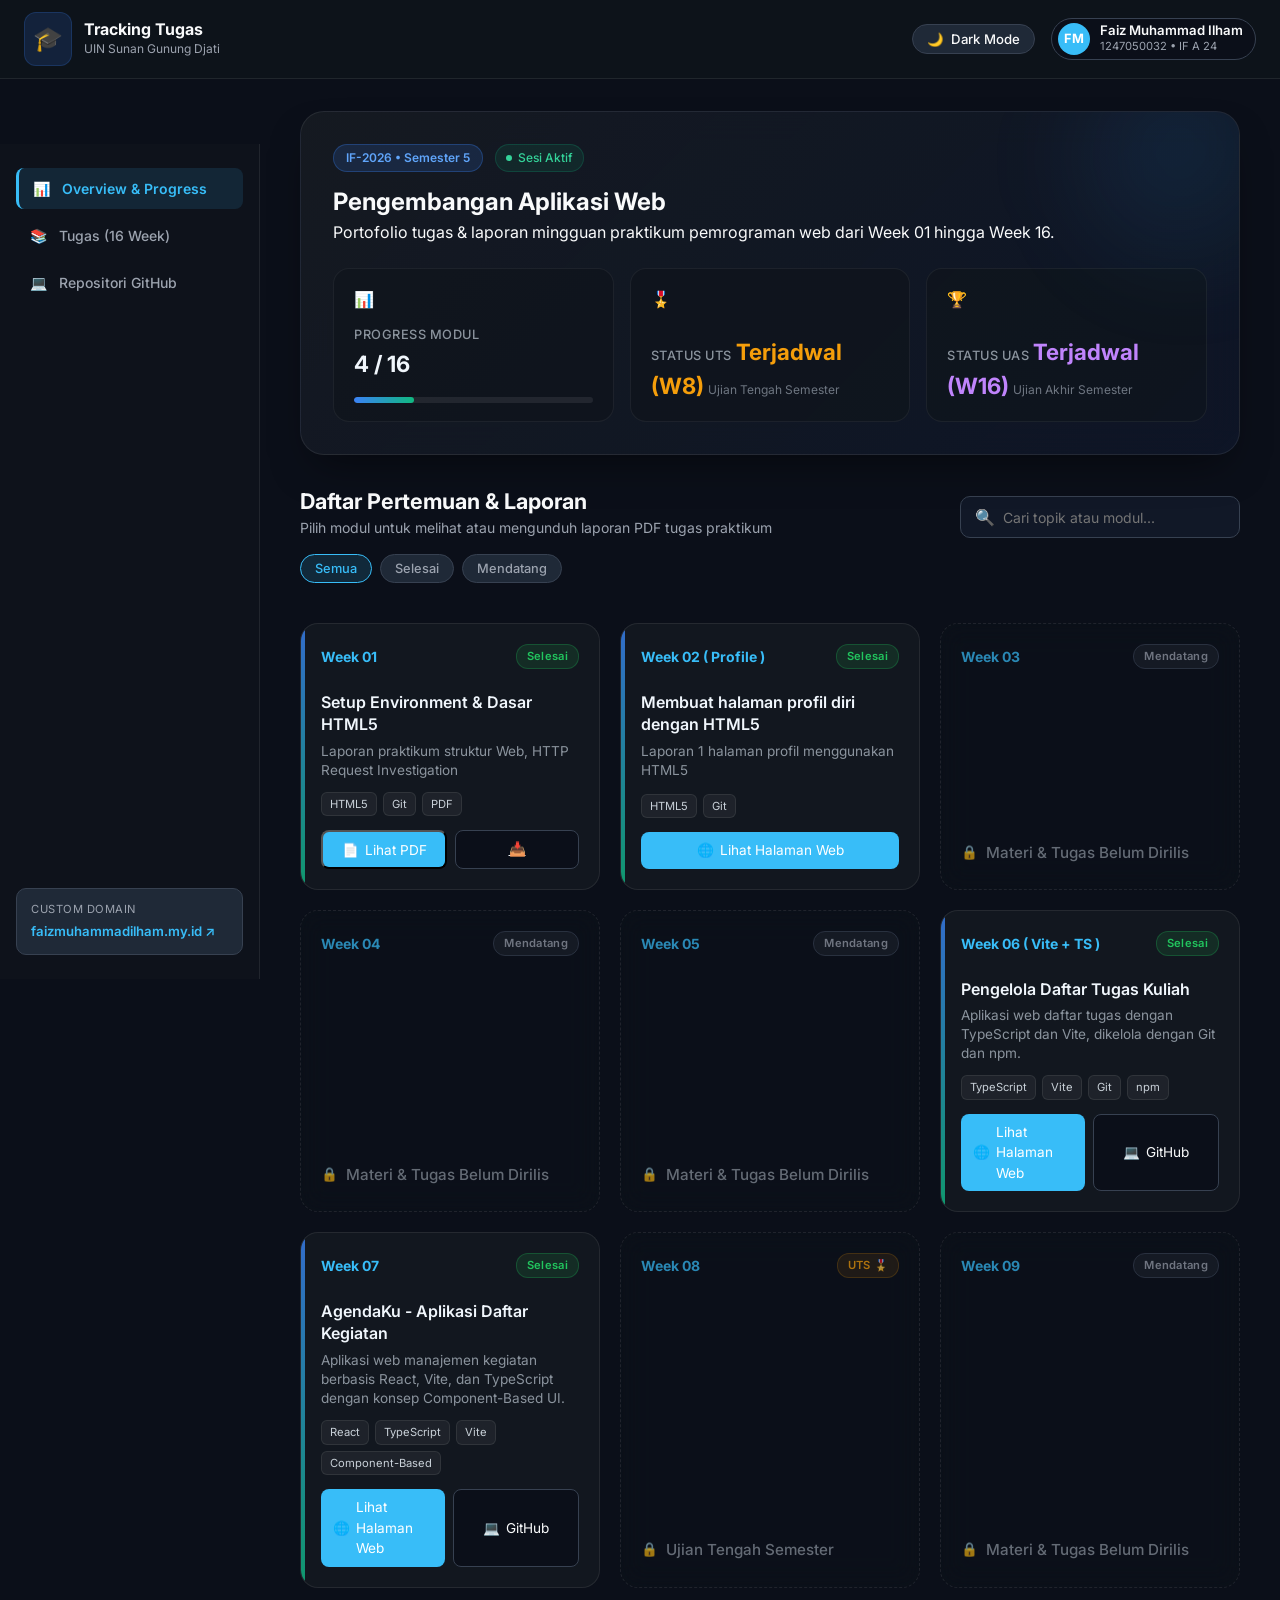
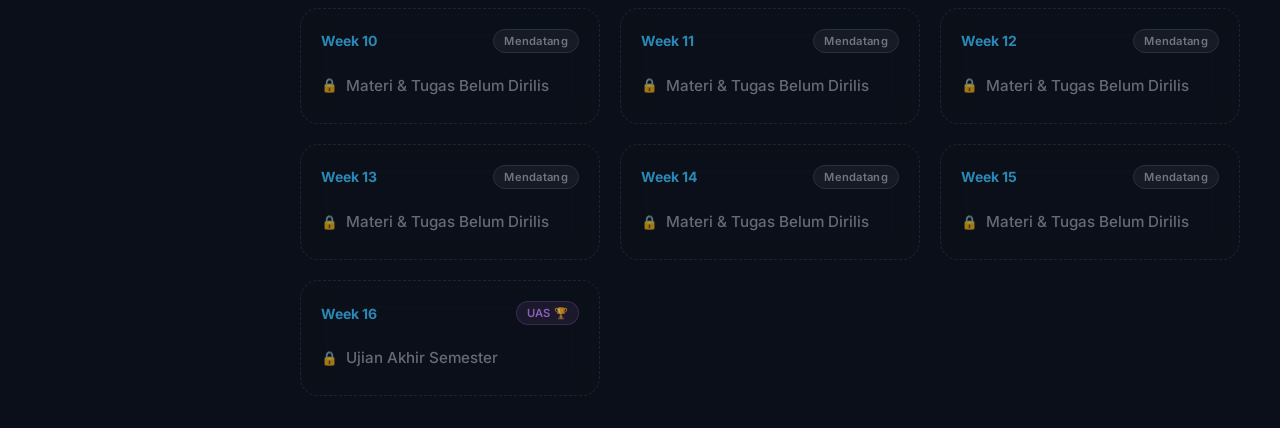
==== commit 79013434: "add week-07" ====
--- a/index.html
+++ b/index.html
@@ -236,12 +236,28 @@
           </div>
 
           <!-- Week 07 -->
-          <div class="card week-item placeholder-card">
+          <!-- Week 07 -->
+          <div class="card week-item">
             <div class="card-top">
               <span class="week-tag">Week 07</span>
-              <span class="status-pill pending">Mendatang</span>
-            </div>
-            <h3 class="card-title">Materi & Tugas Belum Dirilis</h3>
+              <span class="status-pill completed">Selesai</span>
+            </div>
+            <h3 class="card-title">AgendaKu - Aplikasi Daftar Kegiatan</h3>
+            <p class="card-desc">Aplikasi web manajemen kegiatan berbasis React, Vite, dan TypeScript dengan konsep Component-Based UI.</p>
+            <div class="tech-tags">
+              <span>React</span>
+              <span>TypeScript</span>
+              <span>Vite</span>
+              <span>Component-Based</span>
+            </div>
+            <div class="card-actions">
+              <a href="week-07/" class="btn btn-primary" style="text-decoration: none; width: 100%;">
+                <span>🌐</span> Lihat Halaman Web
+              </a>
+              <a href="https://github.com/faizmmly/pengelola-daftar-tugas-kuliah" target="_blank" rel="noopener noreferrer" class="btn btn-secondary" style="text-decoration: none;">
+                <span>💻</span> GitHub
+              </a>
+            </div>
           </div>
 
           <!-- Week 08 (UTS) -->
--- a/css/style.css
+++ b/css/style.css
@@ -185,20 +185,44 @@
    ========================================================================== */
 .lms-layout {
   display: flex;
-  min-height: calc(100vh - 64px);
+  min-height: calc(100vh - 65px);
+  position: relative;
+  overflow-x: hidden;
 }
 
 .sidebar {
   width: 260px;
-  background-color: var(--bg-sidebar);
-  border-right: 1px solid var(--border-color);
-  padding: 24px 16px;
+  background: rgba(15, 20, 28, 0.95);
+  border-right: 1px solid rgba(255, 255, 255, 0.08);
   display: flex;
   flex-direction: column;
   justify-content: space-between;
+  padding: 24px 16px;
   position: sticky;
-  top: 64px;
-  height: calc(100vh - 64px);
+  top: 65px;
+  height: calc(100vh - 65px);
+  transition: transform 0.3s cubic-bezier(0.4, 0, 0.2, 1);
+  z-index: 999;
+}
+
+/* Overlay gelap di belakang sidebar saat aktif di mobile */
+.sidebar-overlay {
+  display: none;
+  position: fixed;
+  top: 0;
+  left: 0;
+  width: 100vw;
+  height: 100vh;
+  background: rgba(0, 0, 0, 0.6);
+  backdrop-filter: blur(4px);
+  z-index: 998;
+  opacity: 0;
+  transition: opacity 0.3s ease;
+}
+
+.sidebar-overlay.active {
+  display: block;
+  opacity: 1;
 }
 
 .sidebar-menu {
@@ -889,7 +913,8 @@
     left: -280px;
     width: 270px;
     height: 100vh;
-    z-index: 150;
+    z-index: 900;
+    padding-top: 88px;
     transition: left 0.3s cubic-bezier(0.4, 0, 0.2, 1);
     box-shadow: 4px 0 20px rgba(0, 0, 0, 0.3);
   }
@@ -918,6 +943,61 @@
   .theme-toggle-btn {
     padding: 6px 10px;
     border-radius: 50%;
+  }
+}
+
+@media (max-width: 480px) {
+  .topbar, header { padding-left: 12px; padding-right: 12px; gap: 8px; }
+}
+
+/* --- PENGATURAN KHUSUS LAYAR HP / MOBILE (< 768px) --- */
+@media (max-width: 768px) {
+  /* Sidebar disembunyikan ke kiri secara default */
+  .sidebar {
+    position: fixed;
+    top: 0;
+    left: 0;
+    height: 100vh;
+    width: 280px;
+    transform: translateX(-100%);
+    box-shadow: 10px 0 30px rgba(0, 0, 0, 0.5);
+  }
+
+  /* Saat sidebar aktif (dibuka lewat tombol hamburger) */
+  .sidebar.active {
+    transform: translateX(0);
+  }
+
+  /* Rapikan Navbar di HP agar tidak terlalu padat */
+  .navbar {
+    padding: 10px 16px;
+  }
+
+  /* Sembunyikan sub-judul kampus di logo agar muat di layar kecil */
+  .brand-subtitle {
+    display: none;
+  }
+
+  /* Sembunyikan teks "Dark Mode", sisakan ikonnya saja di HP */
+  .theme-text {
+    display: none;
+  }
+  
+  .theme-toggle-btn {
+    padding: 8px;
+    width: 40px;
+    justify-content: center;
+  }
+
+  /* Sesuaikan ukuran kartu profil agar lebih ringkas */
+  .user-meta {
+    display: none; /* Sembunyikan NIM/Kelas di header HP agar tidak menumpuk, atau sesuaikan */
+  }
+  
+  .user-pill {
+    padding: 4px;
+    background: transparent;
+    border: none;
   }
 }
 
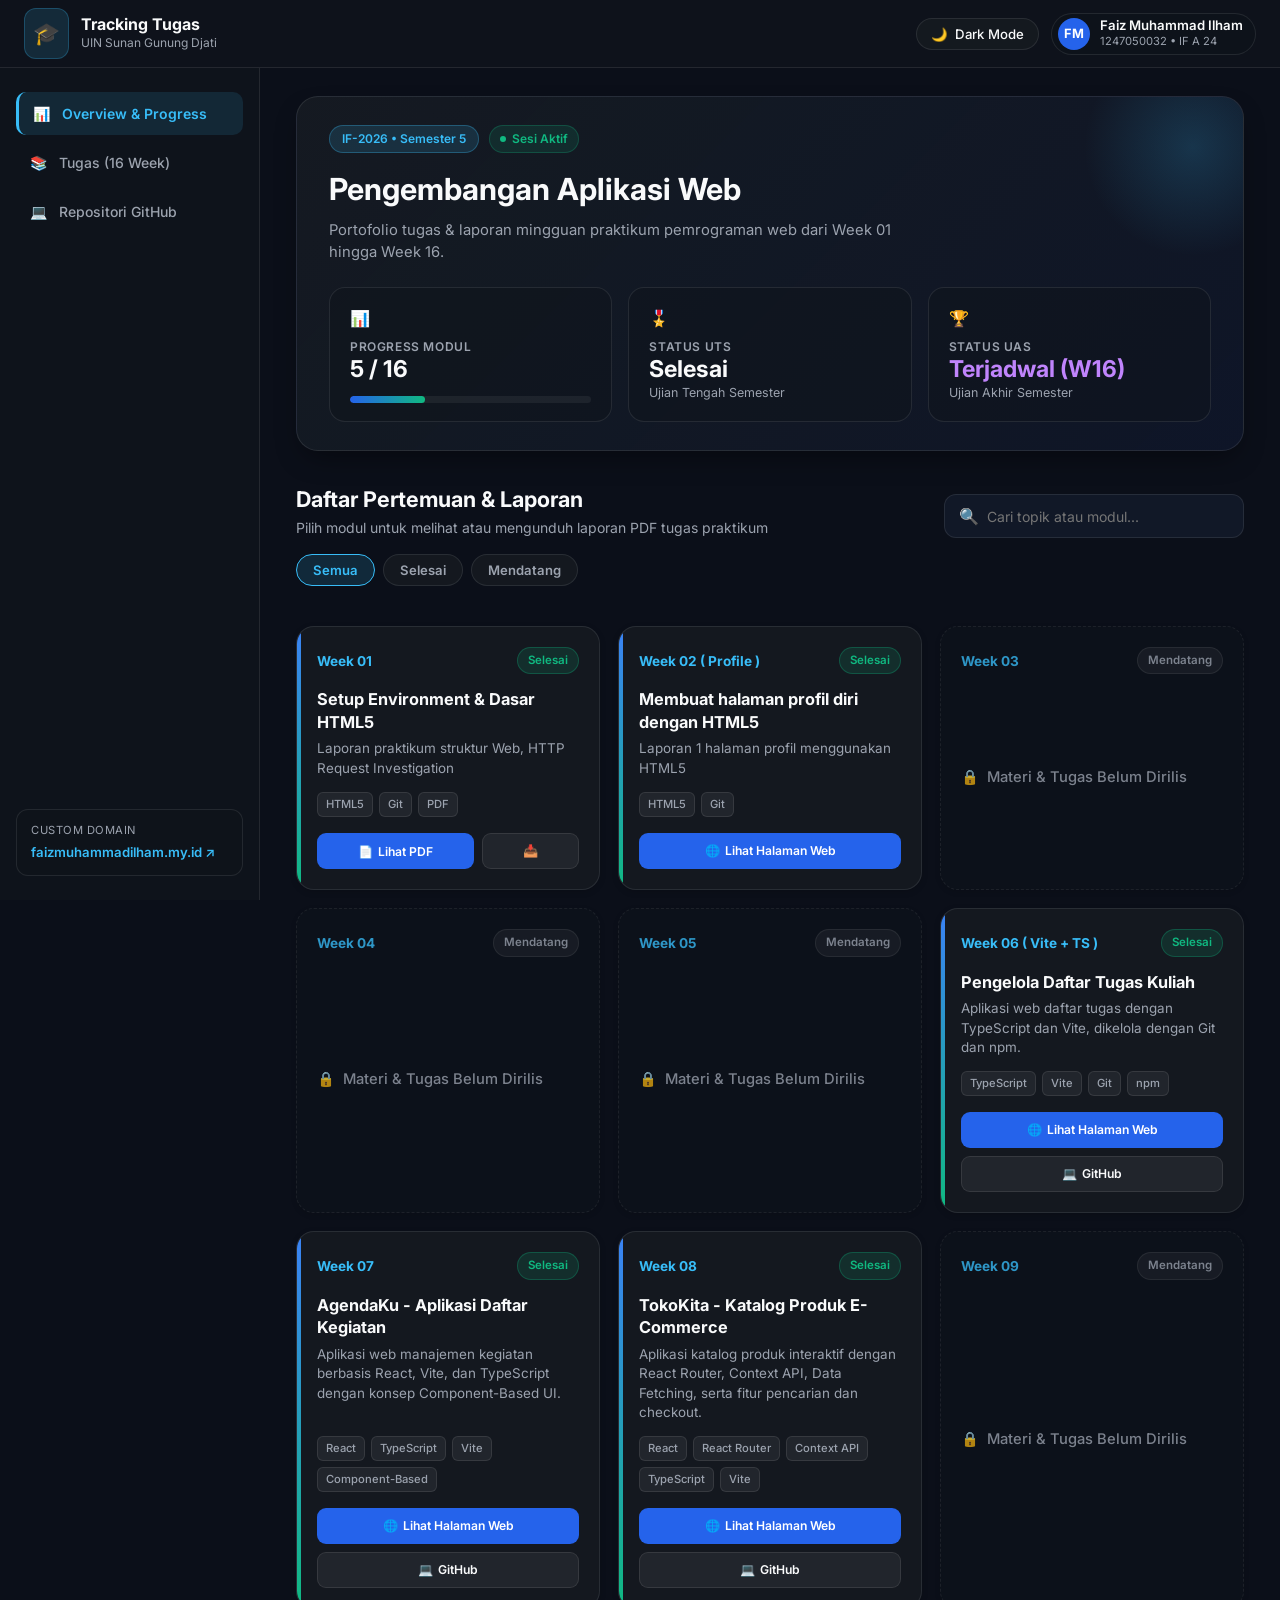
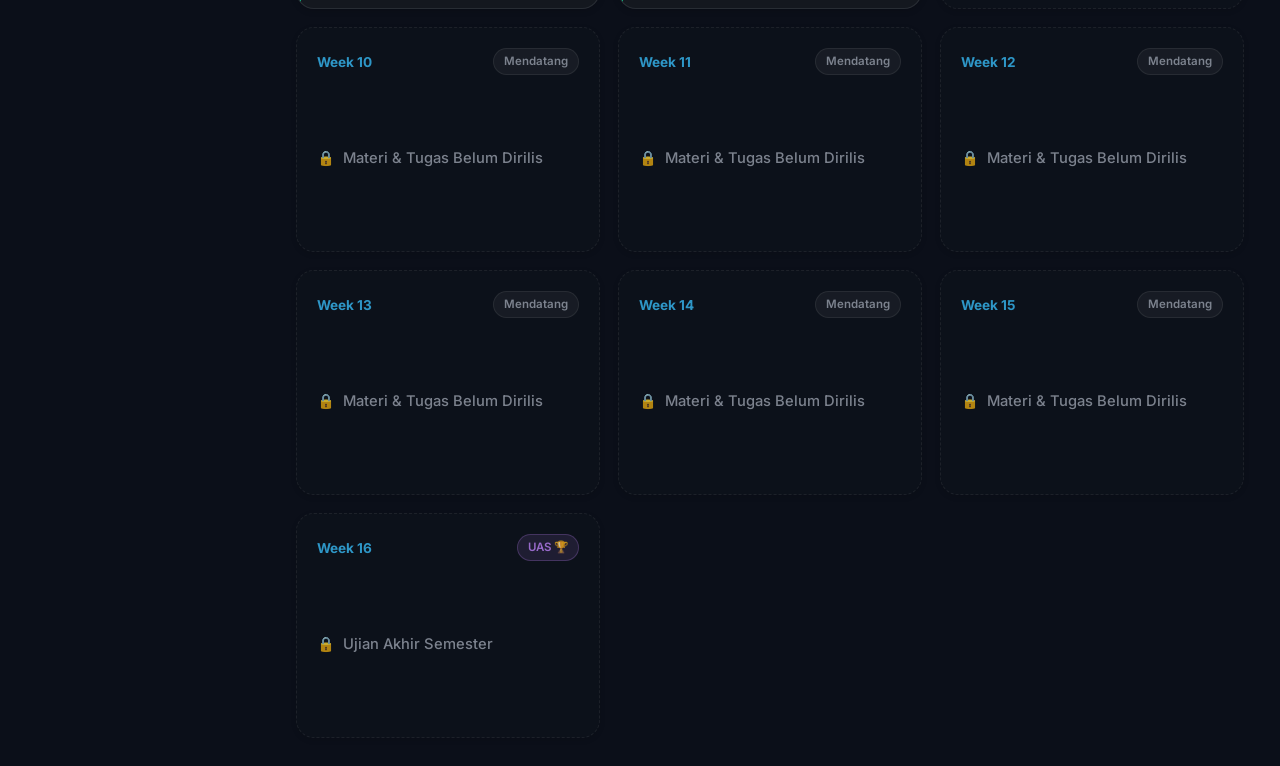
==== commit 8f1cc0bb: "feat: tambah halaman week 08 (TokoKita) dan perbarui tata letak responsif - Tambah halaman index, ga" ====
--- a/index.html
+++ b/index.html
@@ -236,7 +236,6 @@
           </div>
 
           <!-- Week 07 -->
-          <!-- Week 07 -->
           <div class="card week-item">
             <div class="card-top">
               <span class="week-tag">Week 07</span>
@@ -260,14 +259,31 @@
             </div>
           </div>
 
-          <!-- Week 08 (UTS) -->
-          <div class="card week-item card-exam-uts placeholder-card">
-            <div class="card-top">
-              <span class="week-tag tag-uts">Week 08</span>
-              <span class="status-pill exam-uts">UTS 🎖️</span>
-            </div>
-            <h3 class="card-title">Ujian Tengah Semester</h3>
-          </div>
+          <!-- Week 08 -->
+          <div class="card week-item">
+            <div class="card-top">
+              <span class="week-tag">Week 08</span>
+              <span class="status-pill completed">Selesai</span>
+            </div>
+            <h3 class="card-title">TokoKita - Katalog Produk E-Commerce</h3>
+            <p class="card-desc">Aplikasi katalog produk interaktif dengan React Router, Context API, Data Fetching, serta fitur pencarian dan checkout.</p>
+            <div class="tech-tags">
+              <span>React</span>
+              <span>React Router</span>
+              <span>Context API</span>
+              <span>TypeScript</span>
+              <span>Vite</span>
+            </div>
+            <div class="card-actions">
+              <a href="week-08/" class="btn btn-primary" style="text-decoration: none; width: 100%;">
+                <span>🌐</span> Lihat Halaman Web
+              </a>
+              <a href="https://github.com/faizmmly/katalog-produk" target="_blank" rel="noopener noreferrer" class="btn btn-secondary" style="text-decoration: none;">
+                <span>💻</span> GitHub
+              </a>
+            </div>
+          </div>
+          
 
           <!-- Week 09 -->
           <div class="card week-item placeholder-card">
--- a/css/style.css
+++ b/css/style.css
@@ -8,38 +8,48 @@
 :root {
   /* Dark Mode Default */
   --bg-body: #0b0f19;
-  --bg-nav: #111827;
-  --bg-sidebar: #111827;
-  --bg-card: #1f2937;
+  --bg-nav: rgba(15, 20, 28, 0.88);
+  --bg-sidebar: rgba(15, 20, 28, 0.96);
+  --bg-card: rgba(22, 27, 34, 0.82);
+  --bg-card-subtle: rgba(15, 20, 28, 0.55);
+  --bg-banner: linear-gradient(135deg, rgba(22, 27, 34, 0.95), rgba(15, 23, 42, 0.88));
   --bg-input: #111827;
   --text-main: #f9fafb;
   --text-muted: #9ca3af;
-  --border-color: #374151;
-  
+  --border-color: rgba(255, 255, 255, 0.09);
+  --tag-bg: rgba(255, 255, 255, 0.06);
+
   --accent-blue: #38bdf8;
+  --accent-blue-btn: #2563eb;
   --accent-green: #22c55e;
   --accent-amber: #f59e0b;
   --accent-purple: #c084fc;
-  
+
   --modal-overlay: rgba(3, 7, 18, 0.85);
-  --shadow-sm: 0 1px 2px 0 rgba(0, 0, 0, 0.05);
-  --shadow-md: 0 4px 6px -1px rgba(0, 0, 0, 0.3);
+  --shadow-sm: 0 2px 6px rgba(0, 0, 0, 0.15);
+  --shadow-md: 0 12px 28px -8px rgba(0, 0, 0, 0.45);
+  --nav-height: 68px;
 }
 
 body.light-mode {
   /* Light Mode Overrides */
-  --bg-body: #f8fafc;
-  --bg-nav: #ffffff;
+  --bg-body: #f1f5f9;
+  --bg-nav: rgba(255, 255, 255, 0.9);
   --bg-sidebar: #ffffff;
   --bg-card: #ffffff;
-  --bg-input: #f1f5f9;
+  --bg-card-subtle: #f8fafc;
+  --bg-banner: linear-gradient(135deg, #ffffff, #eff6ff);
+  --bg-input: #ffffff;
   --text-main: #0f172a;
   --text-muted: #64748b;
   --border-color: #e2e8f0;
-  
+  --tag-bg: #f1f5f9;
+
   --accent-blue: #0284c7;
-  --modal-overlay: rgba(15, 23, 42, 0.5);
-  --shadow-md: 0 4px 6px -1px rgba(0, 0, 0, 0.05);
+  --accent-blue-btn: #0284c7;
+  --modal-overlay: rgba(15, 23, 42, 0.55);
+  --shadow-sm: 0 1px 3px rgba(15, 23, 42, 0.06);
+  --shadow-md: 0 10px 25px -5px rgba(15, 23, 42, 0.08);
 }
 
 * {
@@ -54,6 +64,7 @@
   color: var(--text-main);
   line-height: 1.5;
   transition: background-color 0.25s ease, color 0.25s ease;
+  overflow-x: hidden;
 }
 
 button:focus-visible,
@@ -70,19 +81,22 @@
   display: flex;
   justify-content: space-between;
   align-items: center;
-  padding: 12px 24px;
-  background: rgba(15, 20, 28, 0.85);
-  border-bottom: 1px solid rgba(255, 255, 255, 0.08);
+  height: var(--nav-height);
+  padding: 0 24px;
+  background: var(--bg-nav);
+  border-bottom: 1px solid var(--border-color);
   backdrop-filter: blur(12px);
+  -webkit-backdrop-filter: blur(12px);
   position: sticky;
   top: 0;
   z-index: 1000;
+  gap: 12px;
 }
 
 .nav-left, .nav-right {
   display: flex;
   align-items: center;
-  gap: 16px;
+  gap: 12px;
 }
 
 .brand-logo {
@@ -92,11 +106,13 @@
 }
 
 .logo-icon {
-  font-size: 1.5rem;
-  background: rgba(59, 130, 246, 0.15);
+  font-size: 1.35rem;
+  background: rgba(56, 189, 248, 0.14);
   padding: 8px;
   border-radius: 12px;
-  border: 1px solid rgba(59, 130, 246, 0.2);
+  border: 1px solid rgba(56, 189, 248, 0.25);
+  display: grid;
+  place-items: center;
 }
 
 .logo-text {
@@ -116,7 +132,6 @@
   color: var(--text-muted);
 }
 
-/* Modern Pill Button Toggle Dark Mode */
 .theme-toggle-btn {
   display: inline-flex;
   align-items: center;
@@ -125,8 +140,8 @@
   background: var(--bg-card);
   border: 1px solid var(--border-color);
   color: var(--text-main);
-  padding: 6px 14px;
-  border-radius: 20px;
+  padding: 7px 14px;
+  border-radius: 999px;
   cursor: pointer;
   font-size: 0.825rem;
   font-weight: 500;
@@ -137,23 +152,22 @@
 .theme-toggle-btn:hover {
   border-color: var(--accent-blue);
   background-color: rgba(56, 189, 248, 0.1);
-  transform: translateY(-1px);
 }
 
 .user-pill {
   display: flex;
   align-items: center;
   gap: 10px;
-  background: var(--bg-body);
+  background: var(--bg-card-subtle);
   padding: 4px 12px 4px 6px;
-  border-radius: 30px;
+  border-radius: 999px;
   border: 1px solid var(--border-color);
 }
 
 .avatar {
   width: 32px;
   height: 32px;
-  background: var(--accent-blue);
+  background: var(--accent-blue-btn);
   color: #ffffff;
   border-radius: 50%;
   display: flex;
@@ -161,6 +175,7 @@
   justify-content: center;
   font-weight: 700;
   font-size: 0.8rem;
+  flex-shrink: 0;
 }
 
 .user-meta {
@@ -172,7 +187,7 @@
   font-size: 0.825rem;
   font-weight: 600;
   color: var(--text-main);
-  line-height: 1.1;
+  line-height: 1.15;
 }
 
 .user-sub {
@@ -185,44 +200,37 @@
    ========================================================================== */
 .lms-layout {
   display: flex;
-  min-height: calc(100vh - 65px);
+  min-height: calc(100vh - var(--nav-height));
   position: relative;
-  overflow-x: hidden;
 }
 
 .sidebar {
   width: 260px;
-  background: rgba(15, 20, 28, 0.95);
-  border-right: 1px solid rgba(255, 255, 255, 0.08);
+  flex-shrink: 0;
+  background: var(--bg-sidebar);
+  border-right: 1px solid var(--border-color);
   display: flex;
   flex-direction: column;
   justify-content: space-between;
   padding: 24px 16px;
   position: sticky;
-  top: 65px;
-  height: calc(100vh - 65px);
+  top: var(--nav-height);
+  height: calc(100vh - var(--nav-height));
   transition: transform 0.3s cubic-bezier(0.4, 0, 0.2, 1);
-  z-index: 999;
-}
-
-/* Overlay gelap di belakang sidebar saat aktif di mobile */
+  z-index: 950;
+}
+
 .sidebar-overlay {
   display: none;
   position: fixed;
-  top: 0;
-  left: 0;
-  width: 100vw;
-  height: 100vh;
+  inset: 0;
   background: rgba(0, 0, 0, 0.6);
-  backdrop-filter: blur(4px);
-  z-index: 998;
-  opacity: 0;
-  transition: opacity 0.3s ease;
+  backdrop-filter: blur(3px);
+  z-index: 900;
 }
 
 .sidebar-overlay.active {
   display: block;
-  opacity: 1;
 }
 
 .sidebar-menu {
@@ -235,21 +243,20 @@
   display: flex;
   align-items: center;
   gap: 12px;
-  padding: 10px 14px;
-  border-radius: 8px;
+  padding: 11px 14px;
+  border-radius: 10px;
   color: var(--text-muted);
   text-decoration: none;
   font-size: 0.875rem;
   font-weight: 500;
-  transition: all 0.2s cubic-bezier(0.4, 0, 0.2, 1);
+  transition: all 0.2s ease;
   cursor: pointer;
-  position: relative;
 }
 
 .menu-item:hover {
-  background-color: var(--bg-card);
+  background-color: var(--tag-bg);
   color: var(--accent-blue);
-  transform: translateX(4px);
+  transform: translateX(3px);
 }
 
 .menu-item.active {
@@ -264,10 +271,10 @@
 }
 
 .domain-card {
-  background: var(--bg-card);
+  background: var(--bg-card-subtle);
   border: 1px solid var(--border-color);
   padding: 12px 14px;
-  border-radius: 10px;
+  border-radius: 12px;
   display: flex;
   flex-direction: column;
   gap: 4px;
@@ -285,193 +292,182 @@
   text-decoration: none;
   font-size: 0.825rem;
   font-weight: 600;
+  word-break: break-all;
 }
 
 /* ==========================================================================
-   Main Content Area
+   Main Content & Hero Banner
    ========================================================================== */
 .main-content {
   flex: 1;
-  padding: 32px 40px;
-  max-width: none;
-}
-
-.main-content .section-container { 
-  max-width: 1200px; 
+  min-width: 0; /* Mencegah grid overflow keluar layar */
+  padding: 28px 36px;
+}
+
+.main-content .section-container {
+  max-width: 1200px;
+  margin: 0 auto;
 }
 
 .course-banner {
-  background: linear-gradient(135deg, rgba(22, 27, 34, 0.9), rgba(15, 23, 42, 0.8));
-  border: 1px solid rgba(255, 255, 255, 0.08);
-  border-radius: 24px;
-  padding: 32px;
-  margin-bottom: 30px;
-  backdrop-filter: blur(16px);
-  box-shadow: 0 20px 40px -15px rgba(0, 0, 0, 0.5);
+  background: var(--bg-banner);
+  border: 1px solid var(--border-color);
+  border-radius: 22px;
+  padding: 28px 32px;
+  margin-bottom: 32px;
+  box-shadow: var(--shadow-md);
   position: relative;
   overflow: hidden;
 }
 
-/* Aksen cahaya latar belakang banner */
 .course-banner::after {
   content: '';
   position: absolute;
-  top: -50px;
-  right: -50px;
-  width: 200px;
-  height: 200px;
-  background: linear-gradient(135deg, rgba(59, 130, 246, 0.15), rgba(16, 185, 129, 0.05));
-  filter: blur(50px);
-  border-radius: 50%;
+  top: -60px;
+  right: -60px;
+  width: 220px;
+  height: 220px;
+  background: radial-gradient(circle, rgba(56, 189, 248, 0.18), transparent 70%);
   pointer-events: none;
 }
 
+.course-banner h1 {
+  font-size: clamp(1.45rem, 3vw, 1.9rem);
+  font-weight: 700;
+  margin-bottom: 6px;
+  color: var(--text-main);
+}
+
+.course-banner > p {
+  color: var(--text-muted);
+  font-size: 0.925rem;
+  max-width: 65ch;
+}
+
 .banner-badge-wrapper {
   display: flex;
   align-items: center;
-  gap: 12px;
-  margin-bottom: 12px;
+  flex-wrap: wrap;
+  gap: 10px;
+  margin-bottom: 14px;
 }
 
 .banner-badge {
-  background: rgba(59, 130, 246, 0.15);
-  color: #60a5fa;
-  border: 1px solid rgba(59, 130, 246, 0.3);
+  background: rgba(56, 189, 248, 0.14);
+  color: var(--accent-blue);
+  border: 1px solid rgba(56, 189, 248, 0.3);
   padding: 4px 12px;
-  border-radius: 20px;
+  border-radius: 999px;
   font-size: 0.75rem;
   font-weight: 600;
 }
 
-/* Indikator Live / Aktif dengan efek kedip halus */
 .live-indicator {
   display: inline-flex;
   align-items: center;
   gap: 6px;
   font-size: 0.75rem;
-  color: #34d399;
-  background: rgba(16, 185, 129, 0.1);
-  border: 1px solid rgba(16, 185, 129, 0.2);
+  color: #10b981;
+  background: rgba(16, 185, 129, 0.12);
+  border: 1px solid rgba(16, 185, 129, 0.25);
   padding: 4px 10px;
-  border-radius: 20px;
-  font-weight: 500;
+  border-radius: 999px;
+  font-weight: 600;
 }
 
 .pulse-dot {
   width: 6px;
   height: 6px;
-  background-color: #34d399;
+  background-color: #10b981;
   border-radius: 50%;
-  box-shadow: 0 0 0 0 rgba(52, 211, 153, 0.7);
   animation: pulse-animation 2s infinite;
 }
 
 @keyframes pulse-animation {
-  0% {
-    transform: scale(0.95);
-    box-shadow: 0 0 0 0 rgba(52, 211, 153, 0.7);
-  }
-  70% {
-    transform: scale(1);
-    box-shadow: 0 0 0 6px rgba(52, 211, 153, 0);
-  }
-  100% {
-    transform: scale(0.95);
-    box-shadow: 0 0 0 0 rgba(52, 211, 153, 0);
-  }
-}
-
+  0% { transform: scale(0.95); box-shadow: 0 0 0 0 rgba(16, 185, 129, 0.7); }
+  70% { transform: scale(1); box-shadow: 0 0 0 6px rgba(16, 185, 129, 0); }
+  100% { transform: scale(0.95); box-shadow: 0 0 0 0 rgba(16, 185, 129, 0); }
+}
+
+/* ==========================================================================
+   Stats Grid (Hierarki Visual Jelas)
+   ========================================================================== */
 .stats-grid {
   display: grid;
-  grid-template-columns: repeat(3, 1fr); /* Default 3 kolom di layar besar */
+  grid-template-columns: repeat(3, minmax(0, 1fr));
   gap: 16px;
   margin-top: 24px;
 }
 
 .stat-card {
-  background: rgba(15, 20, 28, 0.6);
-  border: 1px solid rgba(255, 255, 255, 0.06);
+  background: var(--bg-card-subtle);
+  border: 1px solid var(--border-color);
   border-radius: 16px;
   padding: 18px 20px;
   display: flex;
   flex-direction: column;
   justify-content: space-between;
-  gap: 10px;
-  transition: all 0.3s ease;
-  width: 100%;
-  box-sizing: border-box;
-}
-
-/* Menata isi kartu UTS & UAS agar tersusun ke bawah secara rapi */
-.stat-card.stat-uts, .stat-card.stat-uas {
-  display: flex;
-  flex-direction: column;
-  justify-content: space-between;
-  align-items: flex-start;
   gap: 8px;
-}
-
-/* Mempercantik susunan teks di dalam kartu UTS/UAS */
-.stat-card .stat-value {
-  margin: 2px 0;
+  transition: transform 0.25s ease, border-color 0.25s ease;
 }
 
 .stat-card:hover {
-  border-color: rgba(255, 255, 255, 0.15);
-  transform: translateY(-3px);
-  box-shadow: 0 10px 20px -5px rgba(0, 0, 0, 0.3);
+  border-color: rgba(56, 189, 248, 0.35);
+  transform: translateY(-2px);
 }
 
 .stat-title {
-  font-size: 0.8rem;
-  color: #8b949e;
-  font-weight: 500;
+  font-size: 0.75rem;
+  color: var(--text-muted);
+  font-weight: 600;
   text-transform: uppercase;
-  letter-spacing: 0.5px;
+  letter-spacing: 0.6px;
 }
 
 .stat-value-group {
   display: flex;
   align-items: baseline;
   justify-content: space-between;
+  gap: 8px;
 }
 
 .stat-value {
-  font-size: 1.4rem;
+  font-size: 1.45rem;
   font-weight: 700;
-  color: #f0f6fc;
+  color: var(--text-main);
+  line-height: 1.2;
 }
 
 .stat-value small {
   font-size: 0.9rem;
-  color: #8b949e;
-  font-weight: 400;
+  color: var(--text-muted);
+  font-weight: 500;
 }
 
 .stat-percentage {
   font-size: 0.85rem;
-  font-weight: 600;
-  color: #34d399;
+  font-weight: 700;
+  color: #10b981;
 }
 
 .stat-subtext {
-  font-size: 0.75rem;
-  color: #6e7681;
+  font-size: 0.78rem;
+  color: var(--text-muted);
 }
 
 .progress-bar-bg {
   width: 100%;
-  height: 6px;
-  background: rgba(255, 255, 255, 0.08);
-  border-radius: 4px;
+  height: 7px;
+  background: var(--tag-bg);
+  border-radius: 999px;
   overflow: hidden;
   margin-top: 4px;
 }
 
 .progress-bar-fill {
   height: 100%;
-  background: linear-gradient(90deg, #3b82f6, #10b981);
-  border-radius: 4px;
+  background: linear-gradient(90deg, #2563eb, #10b981);
+  border-radius: 999px;
   transition: width 0.6s cubic-bezier(0.4, 0, 0.2, 1);
 }
 
@@ -479,13 +475,13 @@
 .text-purple { color: var(--accent-purple); }
 
 /* ==========================================================================
-   Section Header & Search
+   Section Header, Search & Filter Tabs
    ========================================================================== */
 .section-header {
   display: flex;
   justify-content: space-between;
   align-items: flex-end;
-  margin-bottom: 24px;
+  margin-bottom: 20px;
   flex-wrap: wrap;
   gap: 16px;
 }
@@ -493,11 +489,13 @@
 .section-header h2 {
   font-size: 1.35rem;
   font-weight: 700;
+  color: var(--text-main);
 }
 
 .section-subtitle {
   color: var(--text-muted);
   font-size: 0.875rem;
+  margin-top: 2px;
 }
 
 .search-box {
@@ -505,10 +503,16 @@
   align-items: center;
   background: var(--bg-input);
   border: 1px solid var(--border-color);
-  border-radius: 10px;
-  padding: 8px 14px;
-  width: 280px;
+  border-radius: 12px;
+  padding: 9px 14px;
+  width: 300px;
   gap: 8px;
+  transition: border-color 0.2s, box-shadow 0.2s;
+}
+
+.search-box:focus-within {
+  border-color: var(--accent-blue);
+  box-shadow: 0 0 0 3px rgba(56, 189, 248, 0.15);
 }
 
 .search-box input {
@@ -520,21 +524,21 @@
   width: 100%;
 }
 
-/* 2. Style Filter Tabs */
 .filter-container {
   display: flex;
   gap: 8px;
-  margin-bottom: 16px;
+  margin-bottom: 20px;
+  flex-wrap: wrap;
 }
 
 .filter-btn {
   background: var(--bg-card);
   border: 1px solid var(--border-color);
   color: var(--text-muted);
-  padding: 6px 14px;
-  border-radius: 20px;
-  font-size: 0.8rem;
-  font-weight: 500;
+  padding: 7px 16px;
+  border-radius: 999px;
+  font-size: 0.82rem;
+  font-weight: 600;
   cursor: pointer;
   transition: all 0.2s ease;
 }
@@ -546,32 +550,22 @@
 }
 
 /* ==========================================================================
-   Weeks Grid & Cards
+   Weeks Grid & Cards (Seragam & Rapi)
    ========================================================================== */
 .weeks-grid {
   display: grid;
-  grid-template-columns: repeat(auto-fill, minmax(260px, 1fr));
-  gap: 20px;
+  grid-template-columns: repeat(auto-fill, minmax(270px, 1fr));
+  gap: 18px;
   align-items: stretch;
 }
 
 .week-item {
-    animation: fadeIn 0.3s ease-in-out;
+  animation: fadeIn 0.3s ease-in-out;
 }
 
 .week-item.active-week {
-  border: 1px solid var(--accent-blue);
-  box-shadow: 0 0 15px rgba(56, 189, 248, 0.2);
-}
-
-.badge-active {
-  background: rgba(56, 189, 248, 0.15);
-  color: var(--accent-blue);
-  padding: 2px 8px;
-  border-radius: 12px;
-  font-size: 0.7rem;
-  font-weight: 600;
-  text-transform: uppercase;
+  border-color: var(--accent-blue);
+  box-shadow: 0 0 0 1px var(--accent-blue), 0 8px 24px rgba(56, 189, 248, 0.15);
 }
 
 @keyframes fadeIn {
@@ -580,27 +574,26 @@
 }
 
 .card {
-  background: rgba(22, 27, 34, 0.75);
-  border: 1px solid rgba(255, 255, 255, 0.08);
+  background: var(--bg-card);
+  border: 1px solid var(--border-color);
   border-radius: 18px;
   padding: 20px;
-  transition: all 0.3s cubic-bezier(0.4, 0, 0.2, 1);
-  backdrop-filter: blur(12px);
+  min-height: 225px;
+  transition: transform 0.25s ease, box-shadow 0.25s ease, border-color 0.25s ease;
   position: relative;
   overflow: hidden;
   display: flex;
   flex-direction: column;
   justify-content: space-between;
+  box-shadow: var(--shadow-sm);
 }
 
 .card:hover {
-  transform: translateY(-5px);
-  border-color: rgba(59, 130, 246, 0.4);
-  box-shadow: 0 12px 30px -10px rgba(0, 0, 0, 0.5),
-              0 0 20px rgba(59, 130, 246, 0.1);
-}
-
-/* Aksen Garis Cahaya Tipis di Sisi Kiri Kartu Selesai */
+  transform: translateY(-4px);
+  border-color: rgba(56, 189, 248, 0.45);
+  box-shadow: var(--shadow-md);
+}
+
 .card:not(.placeholder-card)::before {
   content: '';
   position: absolute;
@@ -609,193 +602,204 @@
   width: 4px;
   height: 100%;
   background: linear-gradient(to bottom, #3b82f6, #10b981);
-  opacity: 0.8;
-}
-
-/* Styling Khusus Kartu Placeholder / Belum Dirilis (Agar Tidak Terlalu Gelap/Kaku) */
+}
+
+/* Kartu Belum Dirilis */
 .card.placeholder-card {
-  background: rgba(15, 20, 28, 0.45);
-  border: 1px dashed rgba(255, 255, 255, 0.12);
-  opacity: 0.7;
+  background: var(--bg-card-subtle);
+  border: 1px dashed var(--border-color);
+  opacity: 0.78;
 }
 
 .card.placeholder-card:hover {
   opacity: 0.95;
-  border-color: rgba(255, 255, 255, 0.25);
   transform: translateY(-2px);
-  box-shadow: 0 8px 20px -5px rgba(0, 0, 0, 0.3);
-}
-
-/* Mempercantik Teks pada Kartu Kosong */
+}
+
 .card.placeholder-card .card-title {
-  color: #8b949e;
+  color: var(--text-muted);
   font-weight: 500;
-  font-size: 0.95rem;
+  font-size: 0.92rem;
   display: flex;
   align-items: center;
   gap: 8px;
-}
-
-/* Menambahkan ikon kecil otomatis pada modul mendatang */
+  margin-top: auto;
+  margin-bottom: auto;
+}
+
 .card.placeholder-card .card-title::before {
   content: '🔒';
+  font-size: 0.9rem;
+}
+
+/* Kartu Ujian UTS & UAS */
+.card-exam-uts {
+  border-color: rgba(245, 158, 11, 0.35);
+}
+
+.card-exam-uas {
+  border-color: rgba(192, 132, 252, 0.35);
+}
+
+.card-top {
+  display: flex;
+  justify-content: space-between;
+  align-items: center;
+  gap: 8px;
+  margin-bottom: 10px;
+}
+
+.week-tag {
+  font-weight: 700;
   font-size: 0.85rem;
-}
-
-/* Styling Khusus Kartu Ujian (UTS & UAS) */
-.card-exam-uts, .card-exam-uas {
-  background: linear-gradient(135deg, rgba(22, 27, 34, 0.8), rgba(45, 30, 15, 0.4));
-  border: 1px solid rgba(245, 158, 11, 0.2);
-}
-
-.card-exam-uas {
-  background: linear-gradient(135deg, rgba(22, 27, 34, 0.8), rgba(40, 20, 50, 0.4));
-  border: 1px solid rgba(168, 85, 247, 0.2);
-}
-
-/* Perhalus Badge Status agar Lebih Ramah Pengguna */
+  color: var(--accent-blue);
+}
+
 .status-pill {
   padding: 4px 10px;
-  border-radius: 20px;
-  font-size: 0.75rem;
+  border-radius: 999px;
+  font-size: 0.72rem;
   font-weight: 600;
-  letter-spacing: 0.3px;
   display: inline-flex;
   align-items: center;
   gap: 4px;
+  white-space: nowrap;
 }
 
 .status-pill.completed {
-  background: rgba(16, 185, 129, 0.15);
-  color: #34d399;
-  border: 1px solid rgba(16, 185, 129, 0.3);
+  background: rgba(16, 185, 129, 0.14);
+  color: #10b981;
+  border: 1px solid rgba(16, 185, 129, 0.28);
 }
 
 .status-pill.pending {
-  background: rgba(148, 163, 184, 0.1);
-  color: #94a3b8;
-  border: 1px solid rgba(148, 163, 184, 0.2);
-}
-
-.card-top {
-  display: flex;
-  justify-content: space-between;
-  align-items: center;
-  margin-bottom: 12px;
-}
-
-.week-tag {
+  background: var(--tag-bg);
+  color: var(--text-muted);
+  border: 1px solid var(--border-color);
+}
+
+.status-pill.exam-uts {
+  background: rgba(245, 158, 11, 0.14);
+  color: var(--accent-amber);
+  border: 1px solid rgba(245, 158, 11, 0.3);
+}
+
+.status-pill.exam-uas {
+  background: rgba(192, 132, 252, 0.14);
+  color: var(--accent-purple);
+  border: 1px solid rgba(192, 132, 252, 0.3);
+}
+
+.card-title {
+  font-size: 1.02rem;
   font-weight: 700;
-  font-size: 0.875rem;
-  color: var(--accent-blue);
-}
-
-.status-pill {
-  font-size: 0.7rem;
-  padding: 3px 10px;
-  border-radius: 12px;
-  font-weight: 600;
-}
-
-.status-pill.completed {
-  background: rgba(34, 197, 94, 0.12);
-  color: var(--accent-green);
-  border: 1px solid rgba(34, 197, 94, 0.25);
-}
-
-.status-pill.pending {
-  background: rgba(156, 163, 175, 0.1);
-  color: var(--text-muted);
-  border: 1px solid var(--border-color);
-}
-
-.status-pill.exam-uts {
-  background: rgba(245, 158, 11, 0.12);
-  color: var(--accent-amber);
-  border: 1px solid rgba(245, 158, 11, 0.25);
-}
-
-.status-pill.exam-uas {
-  background: rgba(192, 132, 252, 0.12);
-  color: var(--accent-purple);
-  border: 1px solid rgba(192, 132, 252, 0.25);
-}
-
-.card-title {
-  font-size: 1rem;
-  font-weight: 600;
-  line-height: 1.4;
-  margin: 10px 0 6px 0;
-  color: #f0f6fc;
+  line-height: 1.38;
+  margin: 4px 0 6px 0;
+  color: var(--text-main);
 }
 
 .card-desc {
-  font-size: 0.85rem;
-  color: #8b949e;
-  line-height: 1.4;
-  flex-grow: 1; /* Membuat deskripsi mengisi ruang kosong agar tombol sejajar di bawah */
-  margin-bottom: 12px;
+  font-size: 0.84rem;
+  color: var(--text-muted);
+  line-height: 1.45;
+  flex-grow: 1;
+  margin-bottom: 14px;
 }
 
 .tech-tags {
   display: flex;
   gap: 6px;
   flex-wrap: wrap;
-  margin-bottom: 14px;
+  margin-bottom: 16px;
 }
 
 .tech-tags span {
   font-size: 0.7rem;
+  font-weight: 500;
   padding: 3px 8px;
-  background: rgba(255, 255, 255, 0.05);
-  border: 1px solid rgba(255, 255, 255, 0.08);
+  background: var(--tag-bg);
+  border: 1px solid var(--border-color);
   border-radius: 6px;
-  color: #c9d1d9;
-}
-
+  color: var(--text-muted);
+}
+
+/* Tombol Aksi di Bawah Kartu (Tidak Terpotong / Menumpuk) */
 .card-actions {
   display: flex;
+  flex-wrap: wrap;
   gap: 8px;
   margin-top: auto;
-}
-
-.card-actions .btn {
+  width: 100%;
+}
+
+.card-actions .btn,
+.card-actions a {
+  min-height: 36px;
+  padding: 7px 10px;
+  font-size: 0.76rem;
+  font-weight: 600;
+  display: inline-flex;
+  align-items: center;
+  justify-content: center;
+  gap: 5px;
+  border-radius: 9px;
+  text-decoration: none;
+  cursor: pointer;
+  white-space: nowrap;
+  min-width: 0;
+  transition: all 0.2s ease;
+}
+
+.card-actions .btn-primary {
+  background: var(--accent-blue-btn);
+  color: #ffffff;
+  border: 1px solid transparent;
+  flex: 1 1 auto;
+}
+
+/* Menangkap semua variasi class tombol GitHub (.btn-secondary, .btn-github, .btn-outline) */
+.card-actions .btn-secondary,
+.card-actions .btn-github,
+.card-actions .btn-outline,
+.card-actions a:not(.btn-primary),
+.card-actions button:not(.btn-primary) {
+  background: var(--tag-bg);
+  border: 1px solid var(--border-color);
+  color: var(--text-main);
+  flex: 1 1 auto;
+}
+
+.card-actions .btn-secondary:hover,
+.card-actions .btn-github:hover,
+.card-actions .btn-outline:hover,
+.card-actions a:not(.btn-primary):hover,
+.card-actions button:not(.btn-primary):hover {
+  background: rgba(56, 189, 248, 0.12);
+  border-color: var(--accent-blue);
+  color: var(--accent-blue);
+}
+
+.btn-primary {
+  background: var(--accent-blue-btn);
+  color: #ffffff;
+  border: 1px solid transparent;
+  flex: 1.35;
+}
+
+.btn-primary:hover {
+  filter: brightness(1.1);
+}
+
+.btn-secondary {
+  background: var(--tag-bg);
+  border: 1px solid var(--border-color);
+  color: var(--text-main);
   flex: 1;
-  padding: 8px 12px;
-  font-size: 0.85rem;
-  display: inline-flex;
-  align-items: center;
-  justify-content: center;
-  gap: 6px;
-  border-radius: 8px;
-}
-
-.btn-primary {
-  background: var(--accent-blue);
-  color: #ffffff;
-  flex: 1;
-}
-
-.btn-primary:hover {
-  opacity: 0.9;
-}
-
-.btn-secondary {
-  background: var(--bg-body);
-  border: 1px solid var(--border-color);
-  color: var(--text-main);
 }
 
 .btn-secondary:hover {
-  background: var(--border-color);
-}
-
-.btn-disabled {
-  background: var(--bg-body);
-  border: 1px solid var(--border-color);
-  color: var(--text-muted);
-  width: 100%;
-  cursor: not-allowed;
+  border-color: var(--accent-blue);
+  color: var(--accent-blue);
 }
 
 /* ==========================================================================
@@ -807,23 +811,23 @@
   inset: 0;
   background: var(--modal-overlay);
   backdrop-filter: blur(4px);
-  z-index: 1000;
+  z-index: 1100;
   align-items: center;
   justify-content: center;
-  padding: 20px;
+  padding: 16px;
 }
 
 .modal-card {
   background: var(--bg-card);
   border: 1px solid var(--border-color);
-  border-radius: 16px;
+  border-radius: 18px;
   width: 100%;
   max-width: 900px;
   height: 85vh;
   display: flex;
   flex-direction: column;
   overflow: hidden;
-  box-shadow: 0 20px 25px -5px rgba(0, 0, 0, 0.5);
+  box-shadow: 0 24px 48px rgba(0, 0, 0, 0.5);
 }
 
 .modal-header {
@@ -832,24 +836,25 @@
   display: flex;
   justify-content: space-between;
   align-items: center;
-}
-
-.modal-title-wrap {
-  display: flex;
-  align-items: center;
-  gap: 8px;
+  gap: 12px;
 }
 
 .modal-header h3 {
-  font-size: 1rem;
+  font-size: 0.95rem;
   font-weight: 600;
+  color: var(--text-main);
 }
 
 .modal-close-btn {
-  background: transparent;
-  border: none;
-  color: var(--text-muted);
-  font-size: 1.5rem;
+  background: var(--tag-bg);
+  border: 1px solid var(--border-color);
+  color: var(--text-main);
+  width: 34px;
+  height: 34px;
+  border-radius: 8px;
+  display: grid;
+  place-items: center;
+  font-size: 1.25rem;
   cursor: pointer;
 }
 
@@ -861,44 +866,46 @@
 .modal-body iframe {
   width: 100%;
   height: 100%;
+  border: 0;
 }
 
 /* ==========================================================================
-   Mobile Nav & Responsive Breakpoints Fix
+   Responsive Breakpoints (Diurutkan dari Besar ke Kecil)
    ========================================================================== */
-
-/* Hamburger Button (Default Hide di Desktop) */
 .mobile-toggle-btn {
   display: none;
-  background: transparent;
-  border: none;
-  color: var(--text-main);
-  font-size: 1.4rem;
+  background: var(--tag-bg);
+  border: 1px solid var(--border-color);
+  color: var(--text-main);
+  width: 40px;
+  height: 40px;
+  border-radius: 10px;
+  font-size: 1.25rem;
   cursor: pointer;
-  padding: 4px 8px;
-  border-radius: 6px;
-  margin-right: 8px;
-}
-
-.mobile-toggle-btn:hover {
-  background: var(--bg-card);
-}
-
-/* Sidebar Overlay untuk Mobile */
-.sidebar-overlay {
-  display: none;
-  position: fixed;
-  inset: 0;
-  background: rgba(0, 0, 0, 0.6);
-  backdrop-filter: blur(2px);
-  z-index: 140;
-}
-
-.sidebar-overlay.active {
+}
+
+.stat-card .stat-title,
+.stat-card .stat-value,
+.stat-card .stat-subtext {
   display: block;
 }
 
-/* --- Media Queries: Tablet & Mobile (<= 900px) --- */
+/* 1. Tablet & Laptop Kecil (<= 1024px) */
+@media (max-width: 1024px) {
+  .main-content {
+    padding: 24px 24px;
+  }
+
+  .stats-grid {
+    grid-template-columns: repeat(2, minmax(0, 1fr));
+  }
+
+  .stat-card.stat-progress {
+    grid-column: span 2;
+  }
+}
+
+/* 2. Drawer Navigation Mode (<= 900px) */
 @media (max-width: 900px) {
   .mobile-toggle-btn {
     display: inline-flex;
@@ -906,154 +913,89 @@
     justify-content: center;
   }
 
-  /* Transform Sidebar menjadi Off-Canvas Drawer */
-  .sidebar {
-    position: fixed;
-    top: 0;
-    left: -280px;
-    width: 270px;
-    height: 100vh;
-    z-index: 900;
-    padding-top: 88px;
-    transition: left 0.3s cubic-bezier(0.4, 0, 0.2, 1);
-    box-shadow: 4px 0 20px rgba(0, 0, 0, 0.3);
-  }
-
-  .sidebar.open {
-    left: 0;
-  }
-
-  .main-content {
-    padding: 20px 16px;
-    width: 100%;
-  }
-
-  .navbar {
-    padding: 0 16px;
-  }
-
-  .user-meta {
-    display: none; /* Sembunyikan detail nama di navbar mobile agar tidak sesak */
-  }
-
-  .theme-text {
-    display: none; /* Hanya tampilkan icon bulan/matahari di tombol tema mobile */
-  }
-
-  .theme-toggle-btn {
-    padding: 6px 10px;
-    border-radius: 50%;
-  }
-}
-
-@media (max-width: 480px) {
-  .topbar, header { padding-left: 12px; padding-right: 12px; gap: 8px; }
-}
-
-/* --- PENGATURAN KHUSUS LAYAR HP / MOBILE (< 768px) --- */
-@media (max-width: 768px) {
-  /* Sidebar disembunyikan ke kiri secara default */
   .sidebar {
     position: fixed;
     top: 0;
     left: 0;
-    height: 100vh;
-    width: 280px;
+    width: 275px;
+    height: 100dvh;
+    padding-top: calc(var(--nav-height) + 16px);
     transform: translateX(-100%);
-    box-shadow: 10px 0 30px rgba(0, 0, 0, 0.5);
-  }
-
-  /* Saat sidebar aktif (dibuka lewat tombol hamburger) */
+    box-shadow: 12px 0 32px rgba(0, 0, 0, 0.45);
+  }
+
+  /* Mendukung kedua nama class JS (.open maupun .active) */
+  .sidebar.open,
   .sidebar.active {
     transform: translateX(0);
   }
 
-  /* Rapikan Navbar di HP agar tidak terlalu padat */
   .navbar {
-    padding: 10px 16px;
-  }
-
-  /* Sembunyikan sub-judul kampus di logo agar muat di layar kecil */
-  .brand-subtitle {
+    padding: 0 16px;
+  }
+
+  .brand-subtitle,
+  .theme-text,
+  .user-meta {
     display: none;
   }
 
-  /* Sembunyikan teks "Dark Mode", sisakan ikonnya saja di HP */
-  .theme-text {
-    display: none;
-  }
-  
   .theme-toggle-btn {
-    padding: 8px;
+    padding: 0;
     width: 40px;
-    justify-content: center;
-  }
-
-  /* Sesuaikan ukuran kartu profil agar lebih ringkas */
-  .user-meta {
-    display: none; /* Sembunyikan NIM/Kelas di header HP agar tidak menumpuk, atau sesuaikan */
-  }
-  
+    height: 40px;
+  }
+
   .user-pill {
-    padding: 4px;
+    padding: 3px;
     background: transparent;
     border: none;
   }
 }
 
-/* --- Media Queries: Mobile Small (<= 600px) --- */
+/* 3. Smartphone (<= 640px) */
 @media (max-width: 640px) {
+  .main-content {
+    padding: 18px 16px;
+  }
+
   .course-banner {
-    padding: 18px;
-    border-radius: 12px;
-  }
-
-  .course-banner h1 {
-    font-size: 1.4rem;
+    padding: 20px 18px;
+    border-radius: 18px;
   }
 
   .stats-grid {
-    grid-template-columns: 1fr; /* Stack card statistik menjadi 1 kolom */
+    grid-template-columns: 1fr;
   }
 
   .stat-card.stat-progress {
     grid-column: span 1;
   }
 
-.section-header {
+  .section-header {
     flex-direction: column;
     align-items: stretch;
     gap: 12px;
   }
 
-.search-box {
-    width: 100%; /* Search bar full width */
-  }
-
-.weeks-grid {
-    grid-template-columns: 1fr; /* Kartu minggu stack 1 kolom */
-  }
-
-  /* Modal Fit Screen pada Smartphone */
-.modal-overlay {
+  .search-box {
+    width: 100%;
+  }
+
+  .weeks-grid {
+    grid-template-columns: 1fr;
+  }
+
+  .card {
+    min-height: auto;
+  }
+
+  .modal-overlay {
     padding: 10px;
   }
 
-.modal-card {
-    height: 92vh;
-    border-radius: 12px;
-  }
-}
-
-/* Responsif untuk layar medium/kecil (tablet & window diperkecil) */
-@media (max-width: 1024px) {
-  .stats-grid {
-    grid-template-columns: repeat(2, 1fr); /* Turun jadi 2 kolom */
-  }
-  
-  /* Kartu progress memanjang memenuhi baris bawah jika ganjil */
-  .stat-card.stat-progress {
-    grid-column: span 2;
-  }
-}
-
+  .modal-card {
+    height: 90dvh;
+    border-radius: 14px;
+  }
+}
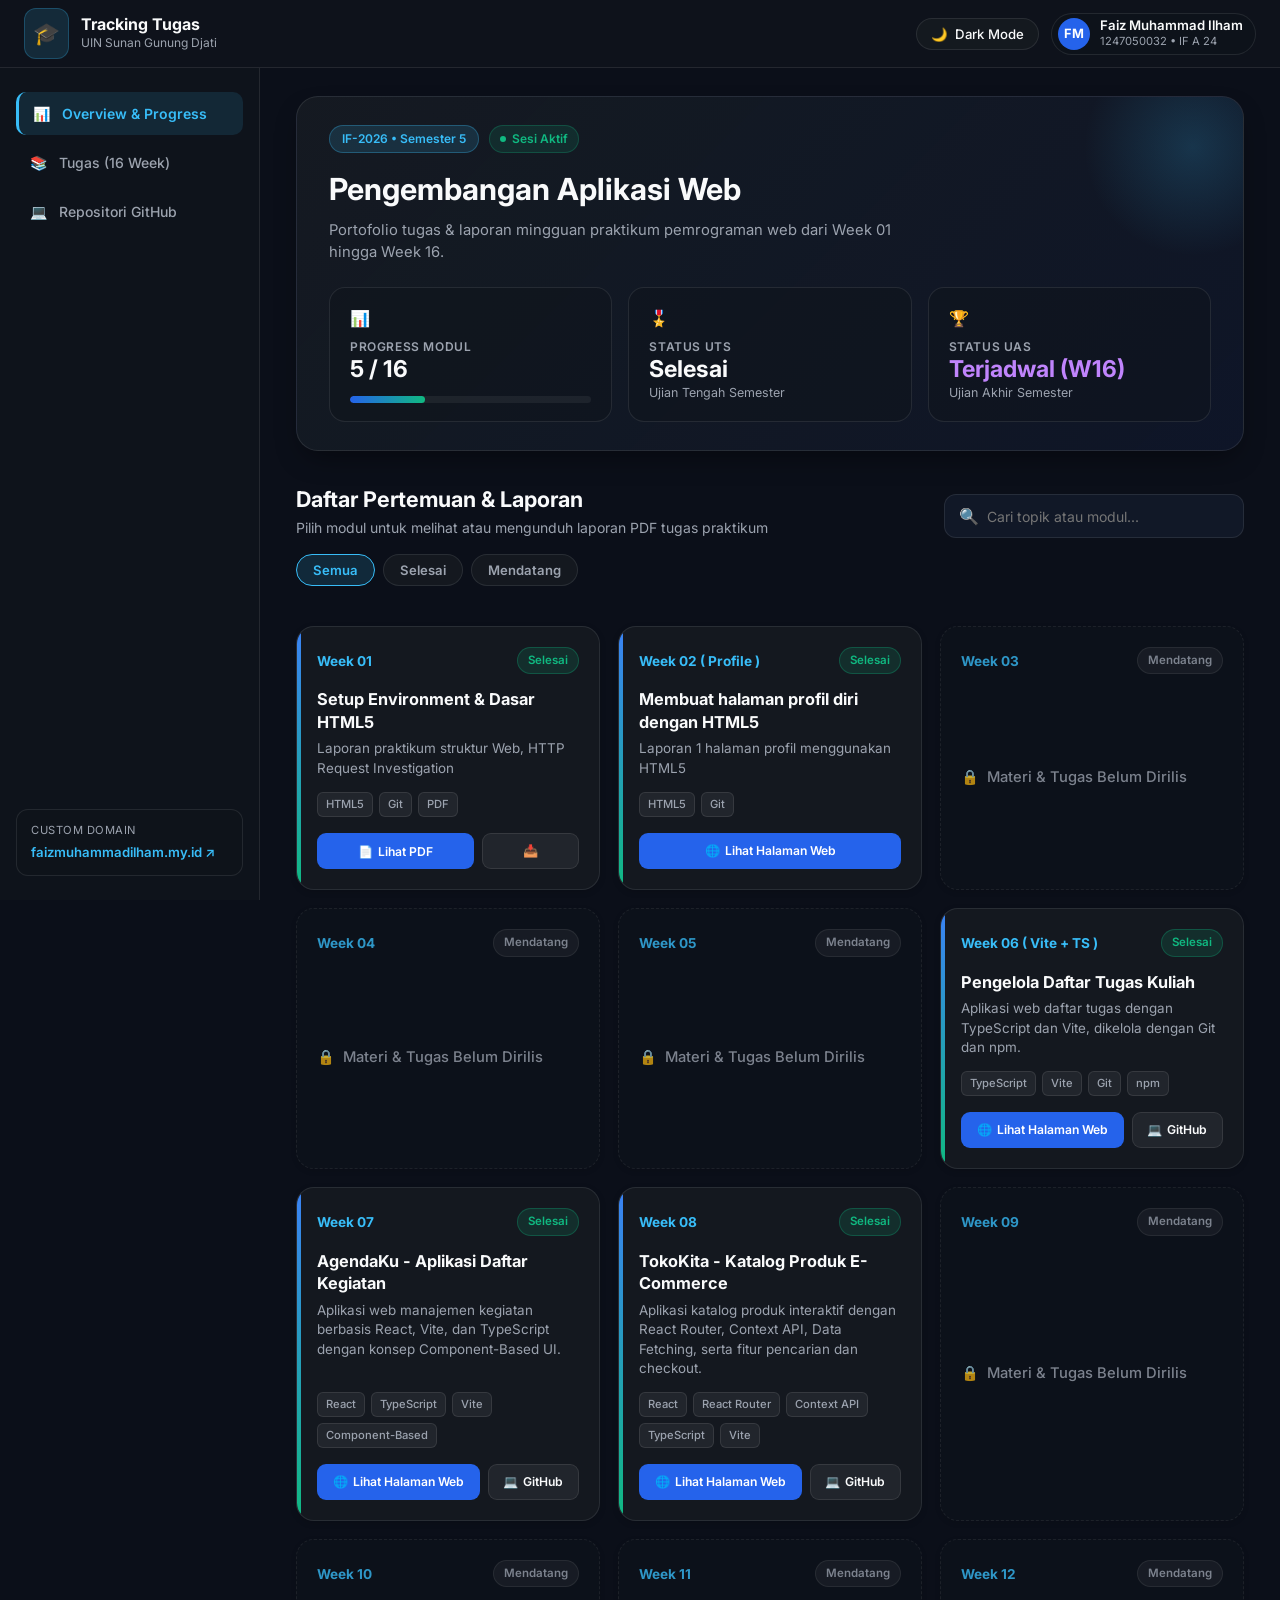
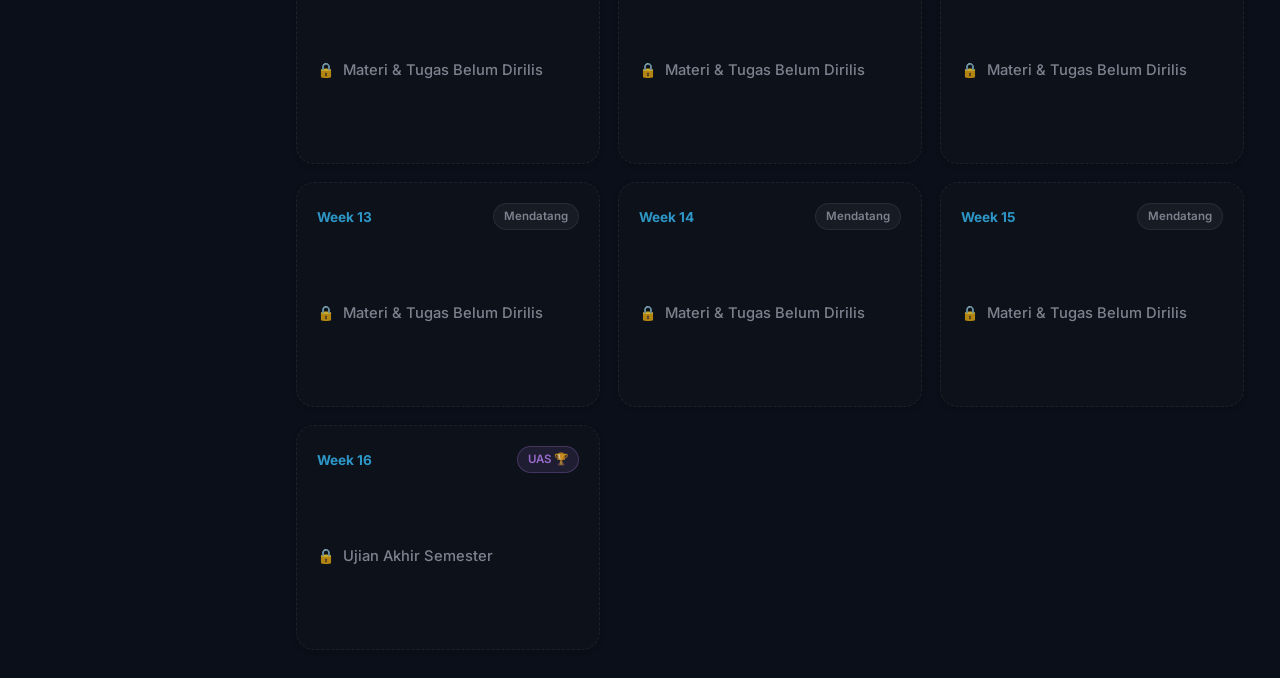
==== commit 25cfe188: "fix: perbarui cache css dan sejajarkan tombol aksi pada kartu proyek" ====
--- a/index.html
+++ b/index.html
@@ -4,7 +4,7 @@
   <meta charset="UTF-8">
   <meta name="viewport" content="width=device-width, initial-scale=1.0">
   <title>Pengembangan Aplikasi Web - Faiz Muhammad Ilham</title>
-  <link rel="stylesheet" href="css/style.css">
+  <link rel="stylesheet" href="css/style.css?v=2">
   <link rel="preconnect" href="https://fonts.googleapis.com">
   <link rel="preconnect" href="https://fonts.gstatic.com" crossorigin>
   <link href="https://fonts.googleapis.com/css2?family=Inter:wght@400;500;600;700&display=swap" rel="stylesheet">
@@ -51,7 +51,7 @@
     <aside class="sidebar">
       <nav class="sidebar-menu">
         <a href="#overview" class="menu-item active">
-          <span class="menu-icon">📊</span> Overview & Progress
+          <span class="menu-icon">📊</span> Overview &amp; Progress
         </a>
         <a href="#tasks" class="menu-item">
           <span class="menu-icon">📚</span> Tugas (16 Week)
@@ -73,7 +73,6 @@
     <main class="main-content">
       
       <!-- Course Hero / Banner -->
-      <!-- Course Hero / Banner -->
       <section class="course-banner" id="overview">
         <div class="banner-badge-wrapper">
           <span class="banner-badge">IF-2026 • Semester 5</span>
@@ -81,9 +80,9 @@
         </div>
         
         <h1>Pengembangan Aplikasi Web</h1>
-        <p class="course-desc">Portofolio tugas & laporan mingguan praktikum pemrograman web dari Week 01 hingga Week 16.</p>
-
-        <!-- Stats Overview Cards (Modern & Interactive) -->
+        <p class="course-desc">Portofolio tugas &amp; laporan mingguan praktikum pemrograman web dari Week 01 hingga Week 16.</p>
+
+        <!-- Stats Overview Cards -->
         <div class="stats-grid">
           
           <!-- Card 1: Progress Modul -->
@@ -92,11 +91,11 @@
             <div class="stat-info">
               <span class="stat-title">Progress Modul</span>
               <div class="stat-value-group">
-                <span class="stat-value" id="progressText">3 <small>/ 16</small></span>
+                <span class="stat-value" id="progressText">5 <small>/ 16</small></span>
               </div>
             </div>
             <div class="progress-bar-bg">
-              <div class="progress-bar-fill" id="progressBarFill" style="width: 18.75%;"></div>
+              <div class="progress-bar-fill" id="progressBarFill" style="width: 31.25%;"></div>
             </div>
           </div>
 
@@ -105,7 +104,7 @@
             <div class="stat-icon-wrap amber">🎖️</div>
             <div class="stat-info">
               <span class="stat-title">Status UTS</span>
-              <span class="stat-value text-amber" id="status-uts">Terjadwal (W8)</span>
+              <span class="stat-value text-amber" id="status-uts">Selesai (W8)</span>
               <span class="stat-subtext">Ujian Tengah Semester</span>
             </div>
           </div>
@@ -127,30 +126,30 @@
       <section class="section-container" id="tasks">
         <div class="section-header">
           <div>
-            <h2>Daftar Pertemuan & Laporan</h2>
+            <h2>Daftar Pertemuan &amp; Laporan</h2>
             <p class="section-subtitle">Pilih modul untuk melihat atau mengunduh laporan PDF tugas praktikum</p>
           </div>
           <div class="search-box">
             <span class="search-icon">🔍</span>
             <input type="text" id="searchInput" placeholder="Cari topik atau modul..." onkeyup="filterWeeks()">
           </div>
-            <div class="filter-container">
-              <button class="filter-btn active" onclick="filterStatus('all', this)">Semua</button>
-              <button class="filter-btn" onclick="filterStatus('completed', this)">Selesai</button>
-              <button class="filter-btn" onclick="filterStatus('pending', this)">Mendatang</button>
-            </div>
+          <div class="filter-container">
+            <button class="filter-btn active" onclick="filterStatus('all', this)">Semua</button>
+            <button class="filter-btn" onclick="filterStatus('completed', this)">Selesai</button>
+            <button class="filter-btn" onclick="filterStatus('pending', this)">Mendatang</button>
+          </div>
         </div>
 
         <!-- Grid Kartu Pertemuan LMS Style -->
         <div class="weeks-grid" id="weeksGrid">
 
-          <!-- Week 01 (Aktif) -->
+          <!-- Week 01 -->
           <div class="card week-item">
             <div class="card-top">
               <span class="week-tag">Week 01</span>
               <span class="status-pill completed">Selesai</span>
             </div>
-            <h3 class="card-title">Setup Environment & Dasar HTML5</h3>
+            <h3 class="card-title">Setup Environment &amp; Dasar HTML5</h3>
             <p class="card-desc">Laporan praktikum struktur Web, HTTP Request Investigation</p>
             <div class="tech-tags">
               <span>HTML5</span>
@@ -178,7 +177,7 @@
               <span>Git</span>
             </div>
             <div class="card-actions">
-              <a href="profile/" target="_blank" rel="noopener noreferrer" class="btn btn-primary" style="text-decoration: none; width: 100%; text-align: center;">
+              <a href="profile/" target="_blank" rel="noopener noreferrer" class="btn btn-primary" style="text-decoration: none;">
                 <span>🌐</span> Lihat Halaman Web
               </a>
             </div>
@@ -190,7 +189,7 @@
               <span class="week-tag">Week 03</span>
               <span class="status-pill pending">Mendatang</span>
             </div>
-            <h3 class="card-title">Materi & Tugas Belum Dirilis</h3>
+            <h3 class="card-title">Materi &amp; Tugas Belum Dirilis</h3>
           </div>
 
           <!-- Week 04 -->
@@ -199,7 +198,7 @@
               <span class="week-tag">Week 04</span>
               <span class="status-pill pending">Mendatang</span>
             </div>
-            <h3 class="card-title">Materi & Tugas Belum Dirilis</h3>
+            <h3 class="card-title">Materi &amp; Tugas Belum Dirilis</h3>
           </div>
 
           <!-- Week 05 -->
@@ -208,7 +207,7 @@
               <span class="week-tag">Week 05</span>
               <span class="status-pill pending">Mendatang</span>
             </div>
-            <h3 class="card-title">Materi & Tugas Belum Dirilis</h3>
+            <h3 class="card-title">Materi &amp; Tugas Belum Dirilis</h3>
           </div>
 
           <!-- Week 06 -->
@@ -226,7 +225,7 @@
               <span>npm</span>
             </div>
             <div class="card-actions">
-              <a href="week-06/" class="btn btn-primary" style="text-decoration: none; width: 100%;">
+              <a href="week-06/" class="btn btn-primary" style="text-decoration: none;">
                 <span>🌐</span> Lihat Halaman Web
               </a>
               <a href="https://github.com/faizmmly/pengelola-daftar-tugas-kuliah" target="_blank" rel="noopener noreferrer" class="btn btn-secondary" style="text-decoration: none;">
@@ -250,7 +249,7 @@
               <span>Component-Based</span>
             </div>
             <div class="card-actions">
-              <a href="week-07/" class="btn btn-primary" style="text-decoration: none; width: 100%;">
+              <a href="week-07/" class="btn btn-primary" style="text-decoration: none;">
                 <span>🌐</span> Lihat Halaman Web
               </a>
               <a href="https://github.com/faizmmly/pengelola-daftar-tugas-kuliah" target="_blank" rel="noopener noreferrer" class="btn btn-secondary" style="text-decoration: none;">
@@ -275,7 +274,7 @@
               <span>Vite</span>
             </div>
             <div class="card-actions">
-              <a href="week-08/" class="btn btn-primary" style="text-decoration: none; width: 100%;">
+              <a href="week-08/" class="btn btn-primary" style="text-decoration: none;">
                 <span>🌐</span> Lihat Halaman Web
               </a>
               <a href="https://github.com/faizmmly/katalog-produk" target="_blank" rel="noopener noreferrer" class="btn btn-secondary" style="text-decoration: none;">
@@ -283,7 +282,6 @@
               </a>
             </div>
           </div>
-          
 
           <!-- Week 09 -->
           <div class="card week-item placeholder-card">
@@ -291,7 +289,7 @@
               <span class="week-tag">Week 09</span>
               <span class="status-pill pending">Mendatang</span>
             </div>
-            <h3 class="card-title">Materi & Tugas Belum Dirilis</h3>
+            <h3 class="card-title">Materi &amp; Tugas Belum Dirilis</h3>
           </div>
 
           <!-- Week 10 -->
@@ -300,7 +298,7 @@
               <span class="week-tag">Week 10</span>
               <span class="status-pill pending">Mendatang</span>
             </div>
-            <h3 class="card-title">Materi & Tugas Belum Dirilis</h3>
+            <h3 class="card-title">Materi &amp; Tugas Belum Dirilis</h3>
           </div>
 
           <!-- Week 11 -->
@@ -309,7 +307,7 @@
               <span class="week-tag">Week 11</span>
               <span class="status-pill pending">Mendatang</span>
             </div>
-            <h3 class="card-title">Materi & Tugas Belum Dirilis</h3>
+            <h3 class="card-title">Materi &amp; Tugas Belum Dirilis</h3>
           </div>
 
           <!-- Week 12 -->
@@ -318,7 +316,7 @@
               <span class="week-tag">Week 12</span>
               <span class="status-pill pending">Mendatang</span>
             </div>
-            <h3 class="card-title">Materi & Tugas Belum Dirilis</h3>
+            <h3 class="card-title">Materi &amp; Tugas Belum Dirilis</h3>
           </div>
 
           <!-- Week 13 -->
@@ -327,7 +325,7 @@
               <span class="week-tag">Week 13</span>
               <span class="status-pill pending">Mendatang</span>
             </div>
-            <h3 class="card-title">Materi & Tugas Belum Dirilis</h3>
+            <h3 class="card-title">Materi &amp; Tugas Belum Dirilis</h3>
           </div>
 
           <!-- Week 14 -->
@@ -336,7 +334,7 @@
               <span class="week-tag">Week 14</span>
               <span class="status-pill pending">Mendatang</span>
             </div>
-            <h3 class="card-title">Materi & Tugas Belum Dirilis</h3>
+            <h3 class="card-title">Materi &amp; Tugas Belum Dirilis</h3>
           </div>
 
           <!-- Week 15 -->
@@ -345,7 +343,7 @@
               <span class="week-tag">Week 15</span>
               <span class="status-pill pending">Mendatang</span>
             </div>
-            <h3 class="card-title">Materi & Tugas Belum Dirilis</h3>
+            <h3 class="card-title">Materi &amp; Tugas Belum Dirilis</h3>
           </div>
 
           <!-- Week 16 (UAS) -->
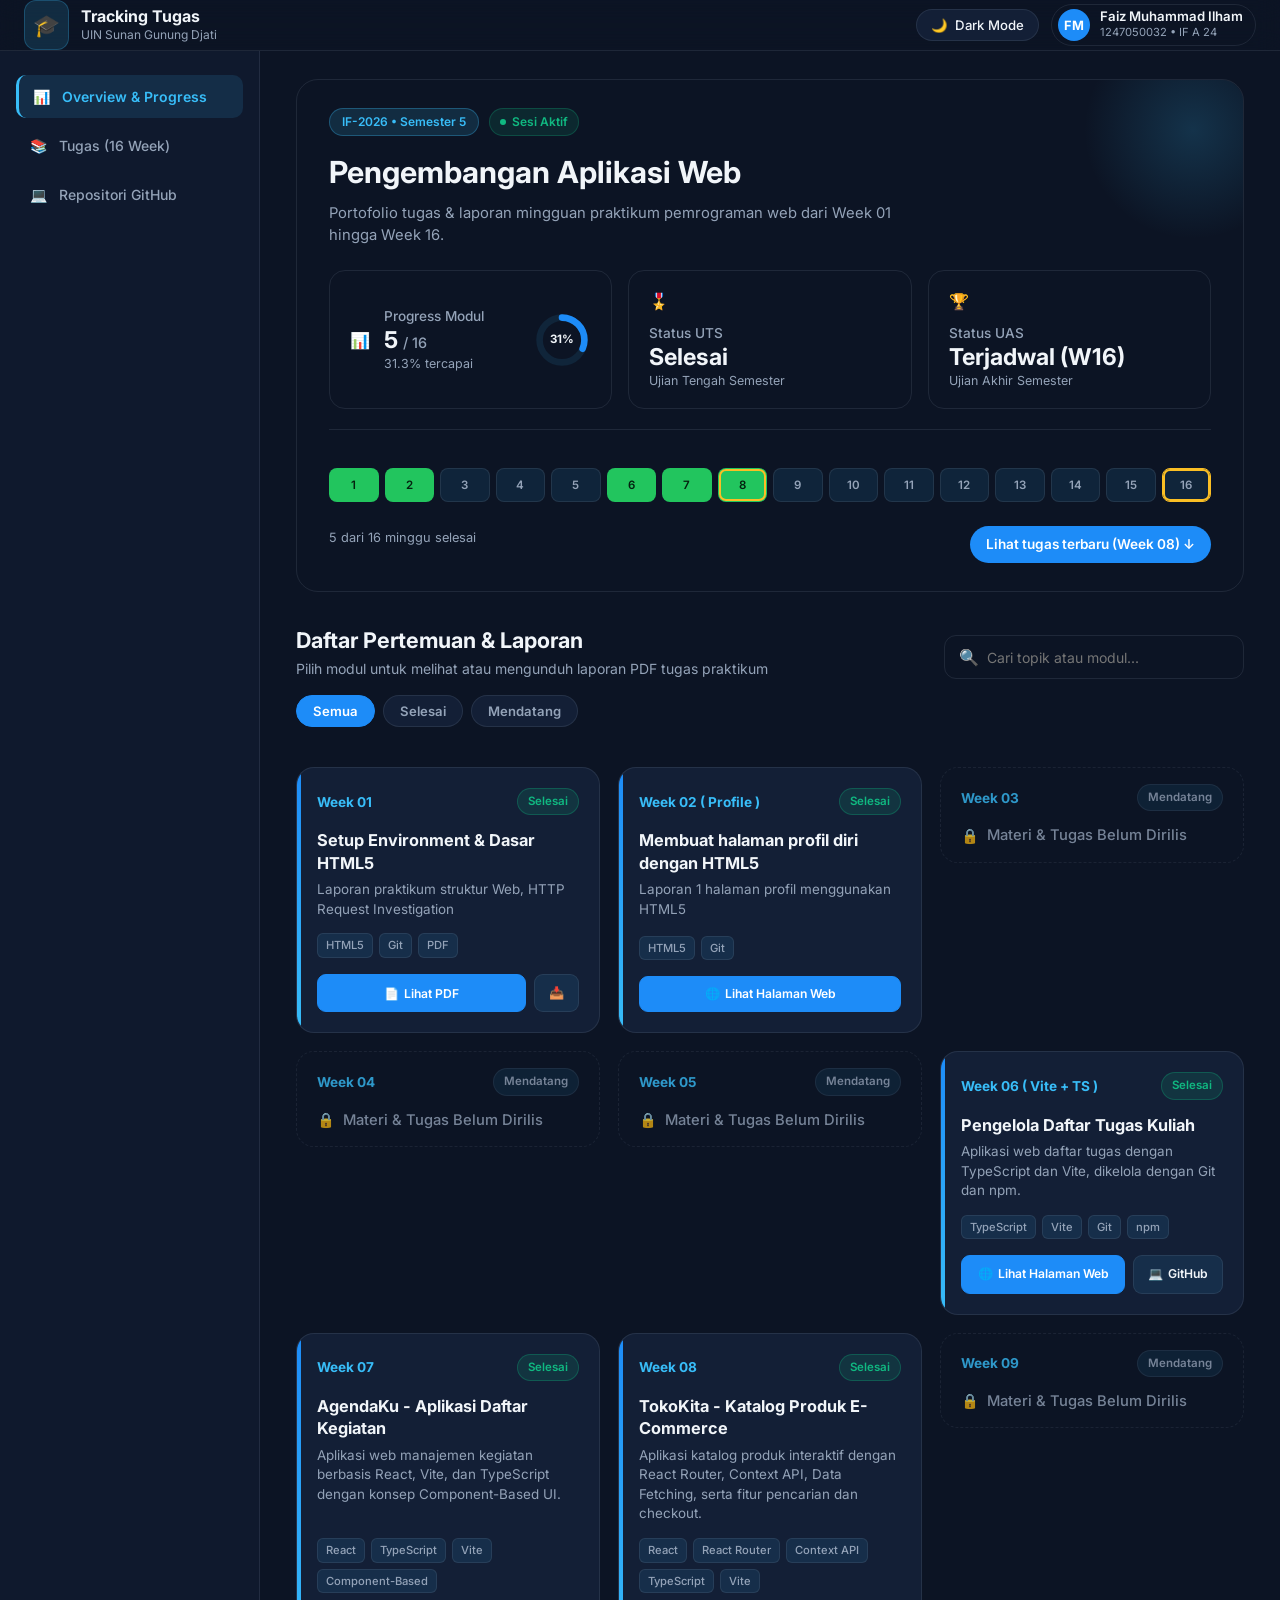
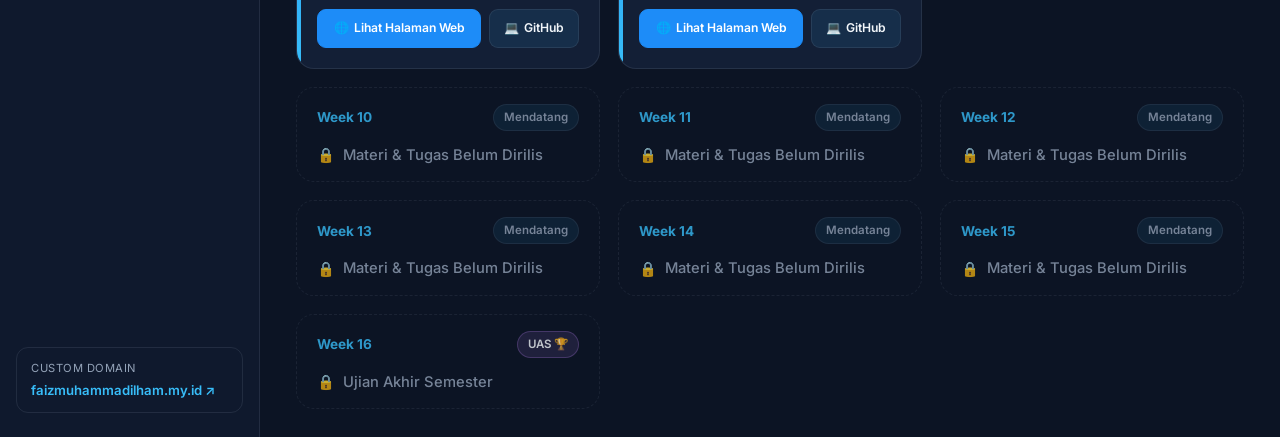
==== commit a2bbfcdf: "feat: tambah donut ring progres modul dan rapikan kartu statistik" ====
--- a/index.html
+++ b/index.html
@@ -4,7 +4,7 @@
   <meta charset="UTF-8">
   <meta name="viewport" content="width=device-width, initial-scale=1.0">
   <title>Pengembangan Aplikasi Web - Faiz Muhammad Ilham</title>
-  <link rel="stylesheet" href="css/style.css?v=2">
+  <link rel="stylesheet" href="css/style.css?v=3">
   <link rel="preconnect" href="https://fonts.googleapis.com">
   <link rel="preconnect" href="https://fonts.gstatic.com" crossorigin>
   <link href="https://fonts.googleapis.com/css2?family=Inter:wght@400;500;600;700&display=swap" rel="stylesheet">
@@ -86,6 +86,7 @@
         <div class="stats-grid">
           
           <!-- Card 1: Progress Modul -->
+          <!-- Card 1: Progress Modul dengan Donut Ring -->
           <div class="stat-card stat-progress">
             <div class="stat-icon-wrap">📊</div>
             <div class="stat-info">
@@ -93,9 +94,14 @@
               <div class="stat-value-group">
                 <span class="stat-value" id="progressText">5 <small>/ 16</small></span>
               </div>
-            </div>
-            <div class="progress-bar-bg">
-              <div class="progress-bar-fill" id="progressBarFill" style="width: 31.25%;"></div>
+              <span class="stat-subtext" id="progressPercentText">31.3% tercapai</span>
+            </div>
+            <div class="donut-wrap" aria-hidden="true">
+              <svg class="donut-svg" viewBox="0 0 44 44">
+                <circle class="donut-track" cx="22" cy="22" r="17" />
+                <circle class="donut-fill" id="progressDonutFill" cx="22" cy="22" r="17" />
+              </svg>
+              <span class="donut-label" id="donutPercentLabel">31%</span>
             </div>
           </div>
 
@@ -120,6 +126,15 @@
           </div>
 
         </div>
+
+        <!-- Strip Progres 16 Minggu -->
+        <div class="week-strip-wrap">
+          <div class="week-strip" id="weekStrip" aria-label="Navigasi cepat 16 minggu"></div>
+          <div class="week-strip-meta">
+            <span class="week-strip-caption" id="weekStripCaption">Memuat progres mingguan...</span>
+            <span id="latestSlot"></span>
+          </div>
+        </div>
       </section>
 
       <!-- Section Header Controls -->
@@ -177,7 +192,7 @@
               <span>Git</span>
             </div>
             <div class="card-actions">
-              <a href="profile/" target="_blank" rel="noopener noreferrer" class="btn btn-primary" style="text-decoration: none;">
+              <a href="profile/" target="_blank" rel="noopener noreferrer" class="btn btn-primary">
                 <span>🌐</span> Lihat Halaman Web
               </a>
             </div>
@@ -225,10 +240,10 @@
               <span>npm</span>
             </div>
             <div class="card-actions">
-              <a href="week-06/" class="btn btn-primary" style="text-decoration: none;">
+              <a href="week-06/" class="btn btn-primary">
                 <span>🌐</span> Lihat Halaman Web
               </a>
-              <a href="https://github.com/faizmmly/pengelola-daftar-tugas-kuliah" target="_blank" rel="noopener noreferrer" class="btn btn-secondary" style="text-decoration: none;">
+              <a href="https://github.com/faizmmly/pengelola-daftar-tugas-kuliah" target="_blank" rel="noopener noreferrer" class="btn btn-secondary">
                 <span>💻</span> GitHub
               </a>
             </div>
@@ -249,10 +264,10 @@
               <span>Component-Based</span>
             </div>
             <div class="card-actions">
-              <a href="week-07/" class="btn btn-primary" style="text-decoration: none;">
+              <a href="week-07/" class="btn btn-primary">
                 <span>🌐</span> Lihat Halaman Web
               </a>
-              <a href="https://github.com/faizmmly/pengelola-daftar-tugas-kuliah" target="_blank" rel="noopener noreferrer" class="btn btn-secondary" style="text-decoration: none;">
+              <a href="https://github.com/faizmmly/Aplikasi-Daftar-Kegiatan" target="_blank" rel="noopener noreferrer" class="btn btn-secondary">
                 <span>💻</span> GitHub
               </a>
             </div>
@@ -274,10 +289,10 @@
               <span>Vite</span>
             </div>
             <div class="card-actions">
-              <a href="week-08/" class="btn btn-primary" style="text-decoration: none;">
+              <a href="week-08/" class="btn btn-primary">
                 <span>🌐</span> Lihat Halaman Web
               </a>
-              <a href="https://github.com/faizmmly/katalog-produk" target="_blank" rel="noopener noreferrer" class="btn btn-secondary" style="text-decoration: none;">
+              <a href="https://github.com/faizmmly/katalog-produk" target="_blank" rel="noopener noreferrer" class="btn btn-secondary">
                 <span>💻</span> GitHub
               </a>
             </div>
@@ -377,6 +392,6 @@
   </div>
 
   <!-- External JS File -->
-  <script src="js/main.js?v=1.0.1"></script>
+  <script src="js/main.js?v=1.0.2"></script>
 </body>
 </html>
--- a/css/style.css
+++ b/css/style.css
@@ -6,50 +6,89 @@
 }
 
 :root {
-  /* Dark Mode Default */
-  --bg-body: #0b0f19;
-  --bg-nav: rgba(15, 20, 28, 0.88);
-  --bg-sidebar: rgba(15, 20, 28, 0.96);
-  --bg-card: rgba(22, 27, 34, 0.82);
-  --bg-card-subtle: rgba(15, 20, 28, 0.55);
-  --bg-banner: linear-gradient(135deg, rgba(22, 27, 34, 0.95), rgba(15, 23, 42, 0.88));
-  --bg-input: #111827;
-  --text-main: #f9fafb;
-  --text-muted: #9ca3af;
-  --border-color: rgba(255, 255, 255, 0.09);
-  --tag-bg: rgba(255, 255, 255, 0.06);
+  --bg-main: #0c1424;
+  --bg-body: #0c1424;
+  --bg-card: #131f36;
+  --bg-sidebar: #0f192d;
+  --border-color: rgba(148, 163, 184, 0.14);
+
+  --text-main: #f1f5f9;
+  --text-muted: #94a3b8;
 
   --accent-blue: #38bdf8;
-  --accent-blue-btn: #2563eb;
+  --accent-blue-btn: #1d8cf8;
   --accent-green: #22c55e;
+  --accent-amber: #fbbf24;
+  --tag-bg: rgba(56, 189, 248, 0.1);
+}
+
+body.light-mode {
+  --bg-main: #f5f9fc;
+  --bg-body: #f5f9fc;
+  --bg-card: #ffffff;
+  --bg-sidebar: #ffffff;
+  --border-color: #e2ecf5;
+
+  --text-main: #182230;
+  --text-muted: #64748b;
+
+  --accent-blue: #1d8cf8;
+  --accent-blue-btn: #1d8cf8;
+  --accent-green: #16a34a;
   --accent-amber: #f59e0b;
-  --accent-purple: #c084fc;
-
-  --modal-overlay: rgba(3, 7, 18, 0.85);
-  --shadow-sm: 0 2px 6px rgba(0, 0, 0, 0.15);
-  --shadow-md: 0 12px 28px -8px rgba(0, 0, 0, 0.45);
-  --nav-height: 68px;
-}
-
-body.light-mode {
-  /* Light Mode Overrides */
-  --bg-body: #f1f5f9;
-  --bg-nav: rgba(255, 255, 255, 0.9);
-  --bg-sidebar: #ffffff;
-  --bg-card: #ffffff;
-  --bg-card-subtle: #f8fafc;
-  --bg-banner: linear-gradient(135deg, #ffffff, #eff6ff);
-  --bg-input: #ffffff;
-  --text-main: #0f172a;
-  --text-muted: #64748b;
-  --border-color: #e2e8f0;
-  --tag-bg: #f1f5f9;
-
-  --accent-blue: #0284c7;
-  --accent-blue-btn: #0284c7;
-  --modal-overlay: rgba(15, 23, 42, 0.55);
-  --shadow-sm: 0 1px 3px rgba(15, 23, 42, 0.06);
-  --shadow-md: 0 10px 25px -5px rgba(15, 23, 42, 0.08);
+  --tag-bg: #eef5fb;
+}
+
+/* Banner Hero ala Sky Gradient (Light Mode) */
+body.light-mode .course-banner {
+  background: linear-gradient(135deg, #e0f2fe 0%, #bae6fd 55%, #dbeafe 100%) !important;
+  border: 1px solid #bae6fd !important;
+  box-shadow: 0 8px 24px -8px rgba(29, 140, 248, 0.18) !important;
+}
+
+body.light-mode .course-banner h1 {
+  color: #0f172a !important;
+}
+
+body.light-mode .course-banner .course-desc {
+  color: #334155 !important;
+}
+
+/* Kartu Statistik di dalam Banner (Putih Bersih dengan Bayangan Halus) */
+body.light-mode .stat-card {
+  background: rgba(255, 255, 255, 0.88) !important;
+  backdrop-filter: blur(8px);
+  border: 1px solid rgba(255, 255, 255, 0.95) !important;
+  box-shadow: 0 4px 14px -4px rgba(15, 23, 42, 0.06) !important;
+}
+
+/* Sidebar Item Aktif ala Pill Biru Lembut */
+body.light-mode .sidebar-menu .menu-item.active {
+  background: #e6f3ff !important;
+  color: #1d8cf8 !important;
+  font-weight: 600;
+}
+
+/* Strip 16 Minggu di Light Mode */
+body.light-mode .week-strip-wrap {
+  border-top-color: rgba(29, 140, 248, 0.18) !important;
+}
+
+body.light-mode .week-strip-cell {
+  background: rgba(255, 255, 255, 0.85) !important;
+  border-color: #cde3f7 !important;
+  color: #475569 !important;
+}
+
+body.light-mode .week-strip-cell.is-done {
+  background: #dcfce7 !important;
+  border-color: #86efac !important;
+  color: #15803d !important;
+}
+
+body.light-mode .week-strip-cell.is-exam {
+  border-color: #f59e0b !important;
+  box-shadow: inset 0 0 0 1px rgba(245, 158, 11, 0.35) !important;
 }
 
 * {
@@ -390,6 +429,95 @@
 }
 
 /* ==========================================================================
+   Donut Ring SVG pada Kartu Progress Modul
+   ========================================================================== */
+.stat-card.stat-progress {
+  display: flex !important;
+  flex-direction: row !important;
+  align-items: center !important;
+  justify-content: space-between !important;
+  gap: 14px !important;
+  text-align: left !important;
+}
+
+.stat-card.stat-progress .stat-icon-wrap {
+  flex-shrink: 0;
+  margin-bottom: 0 !important;
+}
+
+.stat-card.stat-progress .stat-info {
+  flex: 1 1 auto;
+  min-width: 0;
+  display: flex;
+  flex-direction: column;
+  justify-content: center;
+}
+
+.stat-card.stat-progress .donut-wrap {
+  width: 58px;
+  height: 58px;
+  flex-shrink: 0;
+  margin-top: 0 !important;
+}
+
+.stat-card.stat-progress .donut-svg {
+  width: 58px;
+  height: 58px;
+}
+
+.stat-card.stat-progress .stat-info {
+  flex: 1 1 auto;
+}
+
+.stat-card.stat-uts,
+.stat-card.stat-uas {
+  justify-content: center !important;
+  gap: 10px !important;
+}
+
+.donut-wrap {
+  position: relative;
+  width: 54px;
+  height: 54px;
+  flex-shrink: 0;
+  display: flex;
+  align-items: center;
+  justify-content: center;
+}
+
+.donut-svg {
+  width: 54px;
+  height: 54px;
+  transform: rotate(-90deg);
+}
+
+.donut-track,
+.donut-fill {
+  fill: none;
+  stroke-width: 5;
+}
+
+.donut-track {
+  stroke: var(--tag-bg);
+}
+
+.donut-fill {
+  stroke: url(#donutGrad);
+  stroke: #1d8cf8;
+  stroke-linecap: round;
+  stroke-dasharray: 106.81; /* 2 * PI * 17 */
+  stroke-dashoffset: 73.4;  /* Default ~31.25% */
+  transition: stroke-dashoffset 0.6s ease;
+}
+
+.donut-label {
+  position: absolute;
+  font-size: 0.72rem;
+  font-weight: 700;
+  color: var(--text-main);
+}
+
+/* ==========================================================================
    Stats Grid (Hierarki Visual Jelas)
    ========================================================================== */
 .stats-grid {
@@ -417,11 +545,11 @@
 }
 
 .stat-title {
-  font-size: 0.75rem;
   color: var(--text-muted);
   font-weight: 600;
-  text-transform: uppercase;
-  letter-spacing: 0.6px;
+  text-transform: none;
+  letter-spacing: normal;
+  font-size: 0.82rem;
 }
 
 .stat-value-group {
@@ -625,6 +753,7 @@
   gap: 8px;
   margin-top: auto;
   margin-bottom: auto;
+  margin: 4px 0 0 0;
 }
 
 .card.placeholder-card .card-title::before {
@@ -757,6 +886,26 @@
   flex: 1 1 auto;
 }
 
+/* Tombol Utama, Filter Aktif, & Pintasan Tugas Terbaru */
+.card-actions .btn-primary,
+.filter-btn.active,
+.latest-link {
+  background-color: #1d8cf8 !important;
+  border-color: #1d8cf8 !important;
+  color: #ffffff !important;
+}
+
+.card-actions .btn-primary:hover,
+.latest-link:hover {
+  background-color: #0f7ae5 !important;
+  text-decoration: none !important;
+}
+
+/* Garis Aksen Kiri Kartu Selesai */
+.card.week-item:not(.placeholder-card)::before {
+  background: linear-gradient(180deg, #1d8cf8, #38bdf8) !important;
+}
+
 /* Menangkap semua variasi class tombol GitHub (.btn-secondary, .btn-github, .btn-outline) */
 .card-actions .btn-secondary,
 .card-actions .btn-github,
@@ -777,6 +926,12 @@
   background: rgba(56, 189, 248, 0.12);
   border-color: var(--accent-blue);
   color: var(--accent-blue);
+}
+
+.card-actions .btn-secondary,
+.card-actions .btn-github {
+  flex: 0 0 auto;
+  padding: 9px 14px;
 }
 
 .btn-primary {
@@ -913,25 +1068,76 @@
     justify-content: center;
   }
 
+  /* Konten utama menggunakan lebar penuh layar HP */
+  .lms-layout {
+    display: block;
+  }
+
+  .main-content {
+    width: 100%;
+    margin-left: 0;
+  }
+
+  /* Sidebar menjadi drawer melayang dan tersembunyi ke kiri secara default */
   .sidebar {
     position: fixed;
-    top: 0;
+    top: 64px;
     left: 0;
-    width: 275px;
-    height: 100dvh;
-    padding-top: calc(var(--nav-height) + 16px);
+    width: 260px;
+    height: calc(100dvh - 64px);
+    padding: 16px 14px 24px;
+    z-index: 1000;
+    overflow-y: auto;
     transform: translateX(-100%);
-    box-shadow: 12px 0 32px rgba(0, 0, 0, 0.45);
-  }
-
-  /* Mendukung kedua nama class JS (.open maupun .active) */
+    transition: transform 0.25s ease;
+    box-shadow: 8px 0 24px rgba(0, 0, 0, 0.35);
+  }
+
+  /* Munculkan sidebar saat dibuka (.open atau .active) */
   .sidebar.open,
   .sidebar.active {
     transform: translateX(0);
   }
 
+  /* Overlay gelap di belakang drawer */
+  .sidebar-overlay {
+    position: fixed;
+    top: 64px;
+    left: 0;
+    right: 0;
+    bottom: 0;
+    background: rgba(2, 6, 23, 0.6);
+    backdrop-filter: blur(2px);
+    z-index: 999;
+    display: none;
+  }
+
+  .sidebar-overlay.active {
+    display: block;
+  }
+
+  /* Pastikan navbar memiliki tinggi konsisten */
   .navbar {
-    padding: 0 16px;
+    height: 64px;
+    padding: 0 14px;
+    z-index: 1001;
+  }
+
+  /* Rapikan ukuran elemen navbar di layar HP sempit */
+  .brand-title {
+    font-size: 0.95rem;
+  }
+
+  .mobile-toggle-btn,
+  .logo-icon {
+    width: 36px;
+    height: 36px;
+    display: inline-flex;
+    align-items: center;
+    justify-content: center;
+    font-size: 1.1rem;
+    line-height: 1;
+    padding: 0;
   }
 
   .brand-subtitle,
@@ -998,4 +1204,165 @@
     height: 90dvh;
     border-radius: 14px;
   }
+}
+
+/* ==========================================================================
+   Penyempurnaan
+   ========================================================================== */
+
+/* Label statistik: huruf biasa, tanpa jarak lebar */
+.stat-title { text-transform: none; letter-spacing: 0; font-size: .85rem; font-weight: 500; }
+
+/* Tombol: utama memanjang, GitHub menyesuaikan, selalu satu baris jika muat */
+.card .card-actions .btn-primary { flex: 1 1 150px; width: auto !important; }
+.card .card-actions a.btn-secondary,
+.card .card-actions button.btn-secondary { flex: 0 0 auto; width: auto !important; }
+
+/* Kartu mendatang: ringkas dan redup */
+.card.placeholder-card { min-height: unset; align-self: start; padding: 16px 20px; }
+
+/* Strip 16 minggu */
+.week-strip { display: grid; grid-template-columns: repeat(16, minmax(0, 1fr)); gap: 6px; margin-top: 20px; }
+.week-strip button { height: 34px; padding: 0; border: 1px solid var(--border-color); border-radius: 8px; cursor: pointer;
+  background: var(--tag-bg); color: var(--text-muted); font-size: .72rem; font-weight: 600;
+  transition: transform .15s ease, border-color .2s ease; }
+.week-strip button:hover { transform: translateY(-2px); border-color: var(--accent-blue); }
+.week-strip button.is-done { background: var(--accent-green); border-color: transparent; color: #04210f; }
+.week-strip button.is-exam { box-shadow: inset 0 0 0 2px var(--accent-amber); }
+/* 4. Strip 16 Minggu Interaktif */
+.week-strip-wrap {
+  margin-top: 20px;
+  padding-top: 18px;
+  border-top: 1px solid var(--border-color);
+  display: flex;
+  flex-direction: column;
+  gap: 10px;
+}
+
+.week-strip {
+  display: grid;
+  grid-template-columns: repeat(16, minmax(0, 1fr));
+  gap: 6px;
+}
+
+.week-strip-cell {
+  height: 28px;
+  border-radius: 7px;
+  background: var(--tag-bg);
+  border: 1px solid var(--border-color);
+  color: var(--text-muted);
+  font-size: 0.72rem;
+  font-weight: 600;
+  display: flex;
+  align-items: center;
+  justify-content: center;
+  cursor: pointer;
+  transition: transform 0.15s ease, border-color 0.15s ease, background-color 0.15s ease;
+}
+
+.week-strip-cell:hover {
+  transform: translateY(-2px);
+  border-color: var(--accent-blue);
+  color: var(--text-main);
+}
+
+.week-strip-cell.is-done {
+  background: rgba(34, 197, 94, 0.18);
+  border-color: rgba(34, 197, 94, 0.45);
+  color: var(--accent-green);
+}
+
+.week-strip-cell.is-exam {
+  border-color: var(--accent-amber);
+  box-shadow: inset 0 0 0 1px rgba(245, 158, 11, 0.25);
+}
+
+.week-strip-meta {
+  display: flex;
+  justify-content: space-between;
+  align-items: center;
+  flex-wrap: wrap;
+  gap: 8px;
+}
+
+.week-strip-caption {
+  font-size: 0.8rem;
+  color: var(--text-muted);
+}
+.course-banner > .week-strip-caption { margin-top: 10px; font-size: .85rem; max-width: none; }
+.latest-link { display: inline-flex; align-items: center; gap: 6px; margin-top: 14px; padding: 8px 16px; border-radius: 999px;
+  background: var(--accent-blue-btn); color: #fff; font-size: .85rem; font-weight: 600; text-decoration: none;
+  transition: filter .2s ease; }
+.latest-link:hover { filter: brightness(1.1); text-decoration: underline; }
+
+/* Kartu yang dituju strip */
+.week-item.is-pinged { border-color: var(--accent-blue); box-shadow: 0 0 0 3px var(--accent-blue); }
+
+/* 6. Sorotan (ping) saat kartu dituju dari strip */
+@keyframes cardPing {
+  0% {
+    box-shadow: 0 0 0 0 rgba(56, 189, 248, 0.65);
+    border-color: var(--accent-blue);
+  }
+  70% {
+    box-shadow: 0 0 0 10px rgba(56, 189, 248, 0);
+    border-color: var(--accent-blue);
+  }
+  100% {
+    box-shadow: 0 0 0 0 rgba(56, 189, 248, 0);
+  }
+}
+
+.card.is-pinged {
+  animation: cardPing 1.4s ease-out;
+  border-color: var(--accent-blue);
+}
+
+/* 7. Strip menjadi 8 kolom di layar HP */
+@media (max-width: 640px) {
+  .week-strip {
+    grid-template-columns: repeat(8, minmax(0, 1fr));
+  }
+}
+
+/* 8. Aksesibilitas Reduced Motion */
+@media (prefers-reduced-motion: reduce) {
+  *,
+  *::before,
+  *::after {
+    animation-duration: 0.01ms !important;
+    animation-iteration-count: 1 !important;
+    transition-duration: 0.01ms !important;
+    scroll-behavior: auto !important;
+  }
+}
+
+@media (max-width: 640px) {
+  .week-strip { grid-template-columns: repeat(8, minmax(0, 1fr)); }
+}
+
+/* Hormati pengguna yang mengurangi gerakan */
+@media (prefers-reduced-motion: reduce) {
+  html { scroll-behavior: auto; }
+  *, *::before, *::after { animation: none !important; transition: none !important; }
+}
+
+@media (max-width: 480px) {
+  .main-content {
+    padding: 16px 12px 32px !important;
+  }
+
+  .course-banner {
+    padding: 20px 16px !important;
+  }
+
+  .course-banner h1 {
+    font-size: 1.35rem !important;
+  }
+
+  .stats-grid,
+  .weeks-grid {
+    grid-template-columns: 1fr !important;
+    gap: 12px !important;
+  }
 }
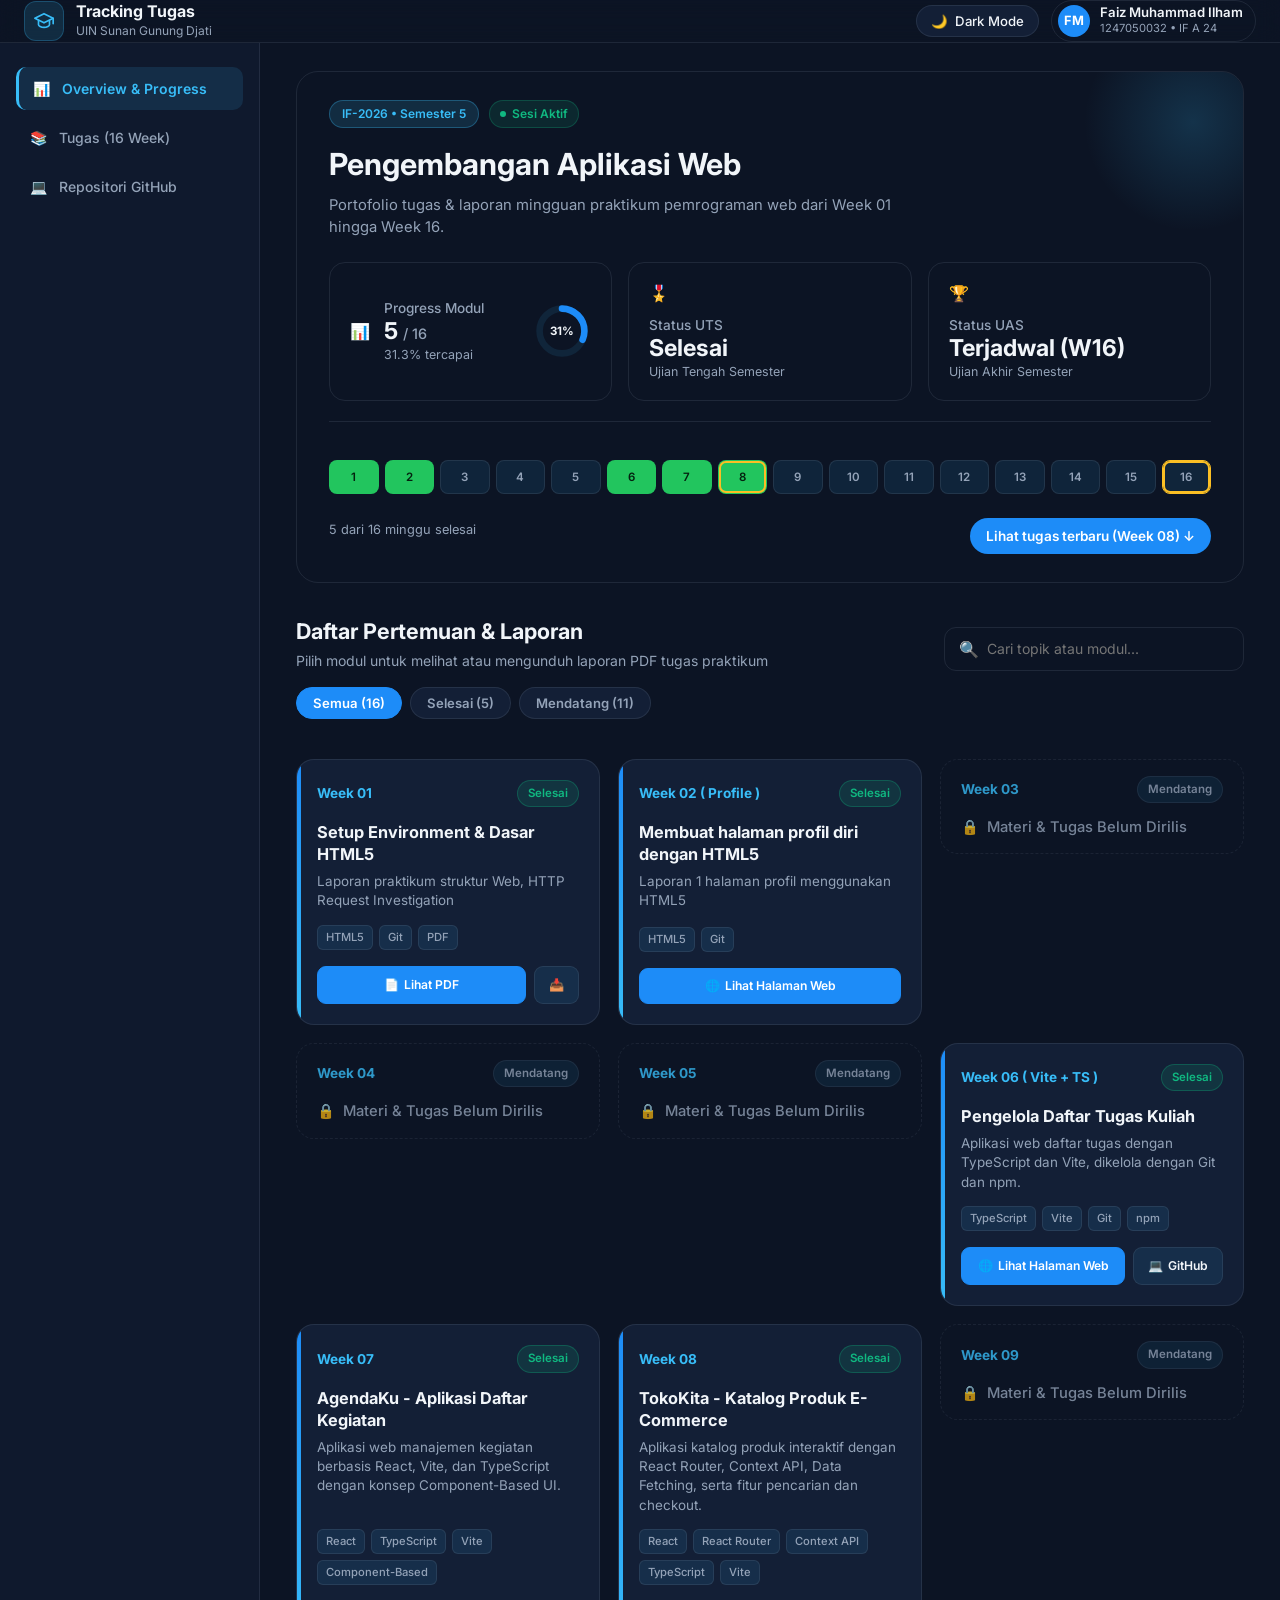
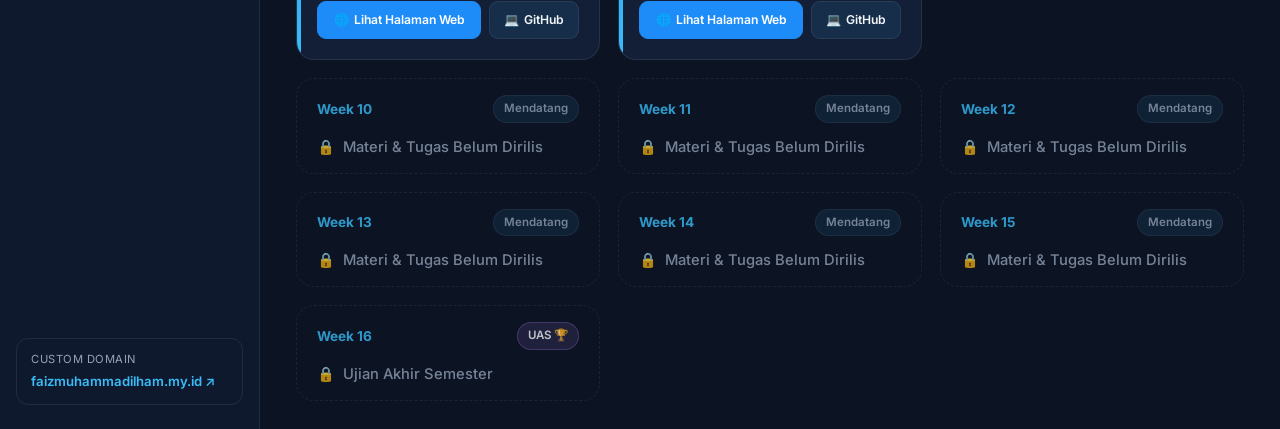
==== commit 06679e0f: "feat: lengkapi dokumentasi week-07, week-08, lightbox, dan filter counter" ====
--- a/index.html
+++ b/index.html
@@ -3,8 +3,10 @@
 <head>
   <meta charset="UTF-8">
   <meta name="viewport" content="width=device-width, initial-scale=1.0">
-  <title>Pengembangan Aplikasi Web - Faiz Muhammad Ilham</title>
-  <link rel="stylesheet" href="css/style.css?v=3">
+  <meta name="description" content="Portofolio tugas dan laporan Pengembangan Aplikasi Web, Faiz Muhammad Ilham, UIN Sunan Gunung Djati." />
+  <meta name="theme-color" content="#0b0f19" />
+  <link rel="icon" type="image/svg+xml" href="data:image/svg+xml,<svg xmlns='http://www.w3.org/2000/svg' viewBox='0 0 100 100'><text y='.9em' font-size='90'>🎓</text></svg>" />
+  <link rel="stylesheet" href="css/style.css?v=7">
   <link rel="preconnect" href="https://fonts.googleapis.com">
   <link rel="preconnect" href="https://fonts.gstatic.com" crossorigin>
   <link href="https://fonts.googleapis.com/css2?family=Inter:wght@400;500;600;700&display=swap" rel="stylesheet">
@@ -20,7 +22,13 @@
       </button>
 
       <div class="brand-logo">
-        <span class="logo-icon">🎓</span>
+        <span class="logo-icon" aria-hidden="true">
+          <svg width="22" height="22" viewBox="0 0 24 24" fill="none" stroke="currentColor" stroke-width="1.8" stroke-linecap="round" stroke-linejoin="round">
+            <path d="M22 9 12 4 2 9l10 5 10-5Z"/>
+            <path d="M6 11.5V16c0 1.2 2.7 3 6 3s6-1.8 6-3v-4.5"/>
+            <path d="M22 9v6"/>
+          </svg>
+        </span>
         <div class="logo-text">
           <span class="brand-title">Tracking Tugas</span>
           <span class="brand-subtitle">UIN Sunan Gunung Djati</span>
--- a/css/style.css
+++ b/css/style.css
@@ -152,6 +152,7 @@
   border: 1px solid rgba(56, 189, 248, 0.25);
   display: grid;
   place-items: center;
+  color: var(--accent-blue)
 }
 
 .logo-text {
@@ -1218,6 +1219,12 @@
 .card .card-actions a.btn-secondary,
 .card .card-actions button.btn-secondary { flex: 0 0 auto; width: auto !important; }
 
+/* Tombol aksi: utama memanjang, sekunder menyesuaikan, selalu satu baris */
+.card .card-actions { display: grid; grid-template-columns: minmax(0, 1fr) auto; gap: 8px; }
+.card .card-actions > :only-child { grid-column: 1 / -1; }
+.card .card-actions .btn-primary,
+.card .card-actions .btn-secondary { width: auto !important; }
+
 /* Kartu mendatang: ringkas dan redup */
 .card.placeholder-card { min-height: unset; align-self: start; padding: 16px 20px; }
 
